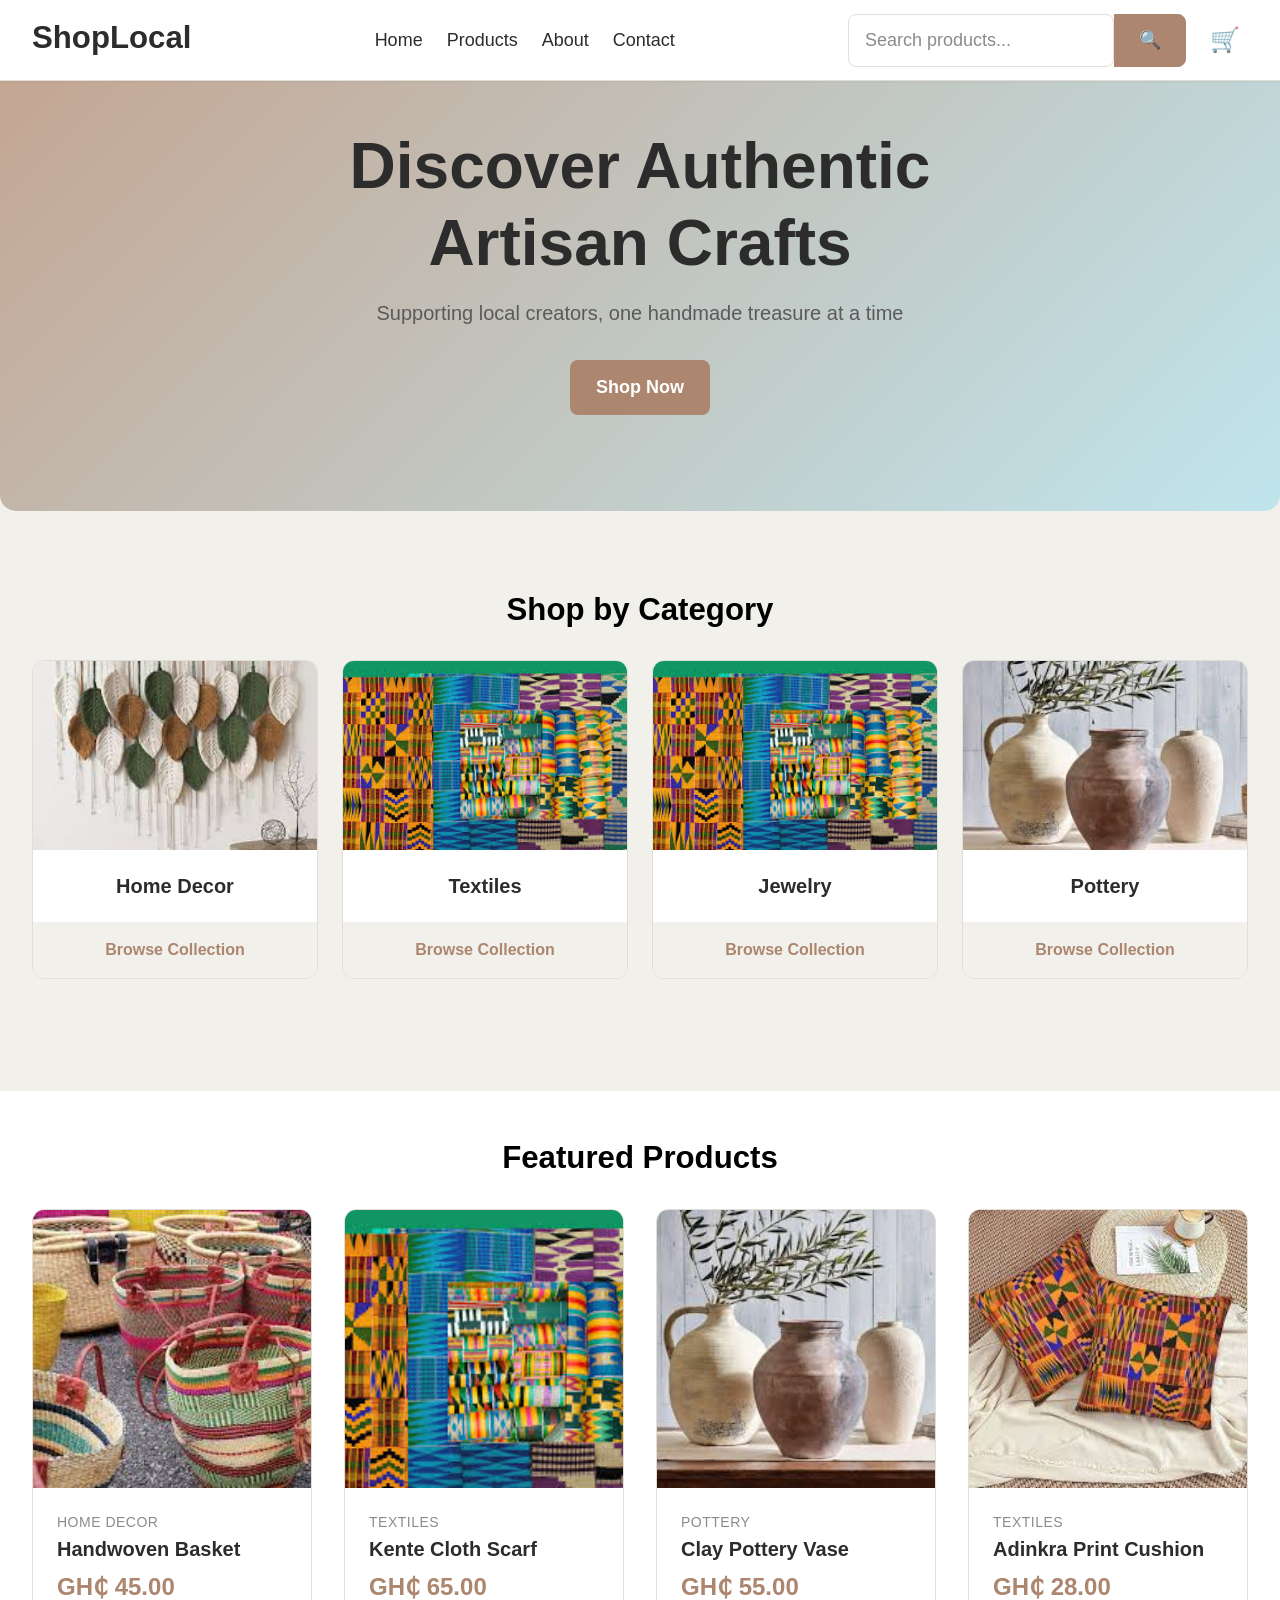
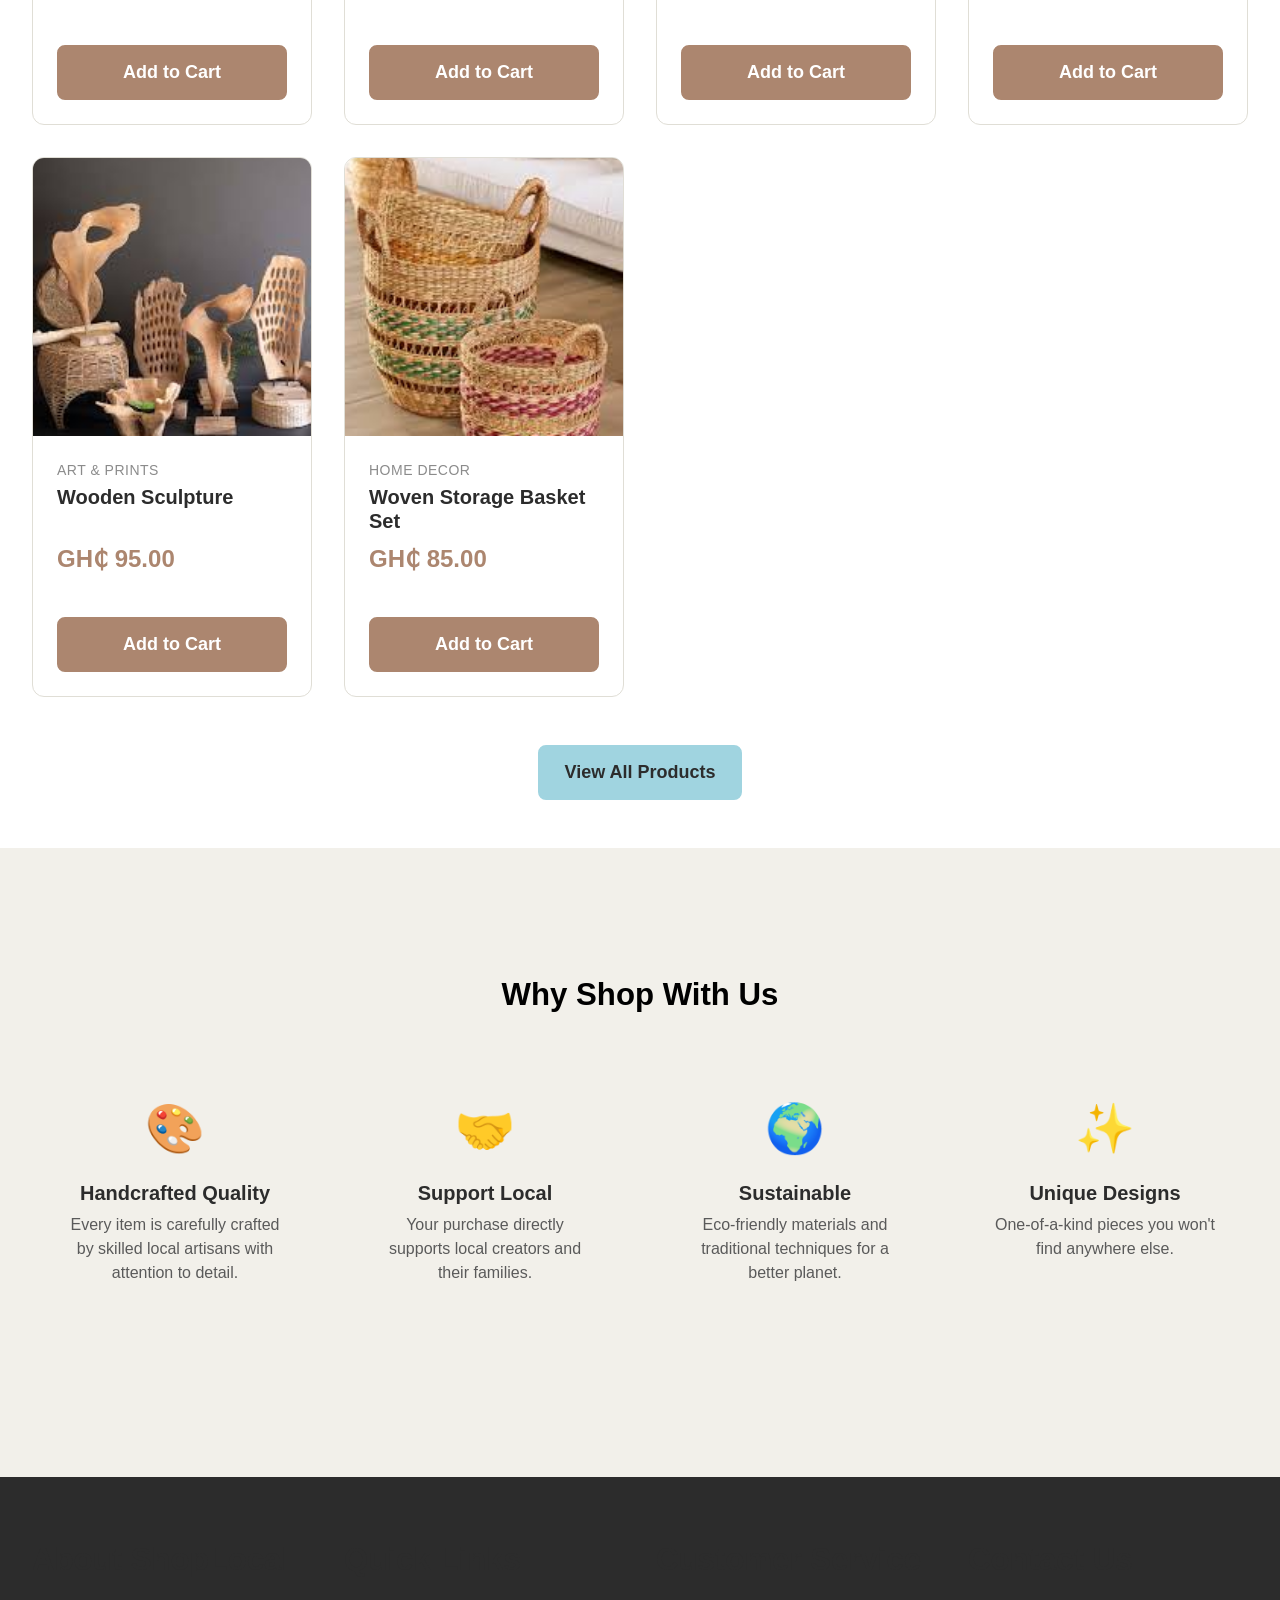
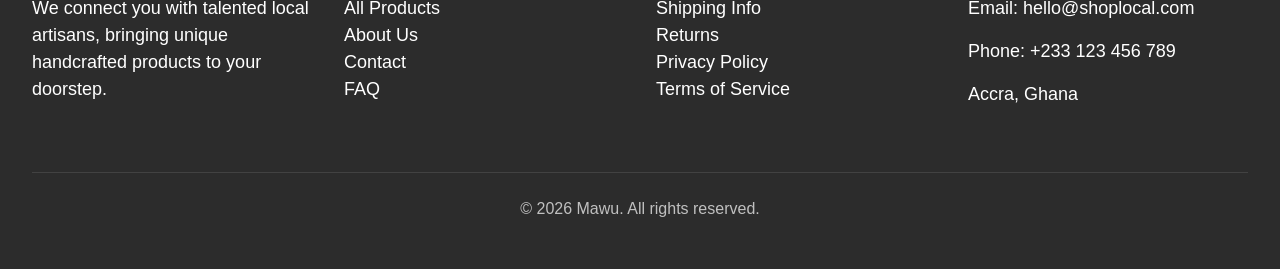
==== index.html @ f9ad9544 "Fix checkbox visibility and reset category filters on reload" ====
<!DOCTYPE html>
<html lang="en">
<head>
    <meta charset="UTF-8">
    <meta name="viewport" content="width=device-width, initial-scale=1.0">
    <meta name="description" content="ShopLocal - Discover unique handcrafted products from local artisans">
    <title>ShopLocal - Artisan Marketplace</title>
    <link rel="stylesheet" href="css/reset.css">
    <link rel="stylesheet" href="css/variables.css">
    <link rel="stylesheet" href="css/layout.css">
    <link rel="stylesheet" href="css/components.css">
    <link rel="stylesheet" href="css/main.css">
</head>
<body>
    <!-- Main Header & Navigation -->
    <header class="site-header">
        <div class="container">
            <div class="header-content">
                <!-- Logo -->
                <div class="logo">
                    <a href="index.html">
                        <h1>ShopLocal</h1>
                    </a>
                </div>
                
                
                <!-- Mobile Menu Toggle -->
                <button class="mobile-menu-toggle" aria-label="Toggle navigation menu" aria-expanded="false">
                    <span class="hamburger-icon"></span>
                </button>
                
                <!-- Main Navigation -->
                <nav class="main-nav" aria-label="Main navigation">
                    <ul class="nav-list">
                        <li><a href="index.html" class="active">Home</a></li>
                        <li><a href="products.html">Products</a></li>
                        <li><a href="#about">About</a></li>
                        <li><a href="#contact">Contact</a></li>
                    </ul>
                </nav>
                
                <!-- Search & Cart -->
                <div class="header-actions">
                    <form class="search-form" role="search" aria-label="Search products">
                        <input
                            type="search"
                            placeholder="Search products..."
                            aria-label="Search"
                            class="search-input"
                        >
                        <button type="submit" class="search-button" aria-label="Submit search">
                            <span class="search-icon">🔍</span>
                        </button>
                    </form>
                    
                    <a href="cart.html" class="cart-link" aria-label="Shopping cart">
                        <span class="cart-icon">🛒</span>
                        <span class="cart-count" id="cartCount">0</span>
                    </a>
                </div>
            </div>
        </div>
    </header>

    <!-- Main Content -->
    <main>
        <!-- Hero Section -->
        <section class="hero" aria-labelledby="hero-heading">
            <div class="hero-content">
                <h2 id="hero-heading">Discover Authentic Artisan Crafts</h2>
                <p class="hero-subtitle">Supporting local creators, one handmade treasure at a time</p>
                <a href="products.html" class="btn btn-primary">Shop Now</a>
            </div>
        </section>

        <!-- Featured Categories -->
        <section class="categories" aria-labelledby="categories-heading">
            <div class="container">
                <h2 id="categories-heading">Shop by Category</h2>
                <div class="category-grid">
                    <article class="category-card">
                        <div class="category-image">
                            <img src="images/wallhanging.jfif" alt="Home Decor category">
                        </div>
                        <h3>Home Decor</h3>
                        <a href="products.html?category=home-decor" class="category-link">Browse Collection</a>
                    </article>

                    <article class="category-card">
                        <div class="category-image">
                            <img src="images/kentecloth.jfif" alt="Textiles category">
                        </div>
                        <h3>Textiles</h3>
                        <a href="products.html?category=textiles" class="category-link">Browse Collection</a>
                    </article>

                    <article class="category-card">
                        <div class="category-image">
                            <img src="images/kentecloth.jfif" alt="Jewelry category">
                        </div>
                        <h3>Jewelry</h3>
                        <a href="products.html?category=jewelry" class="category-link">Browse Collection</a>
                    </article>

                    <article class="category-card">
                        <div class="category-image">
                            <img src="images/claypot.jfif" alt="Pottery category">
                        </div>
                        <h3>Pottery</h3>
                        <a href="products.html?category=pottery" class="category-link">Browse Collection</a>
                    </article>
                </div>
            </div>
        </section>

        <!-- Featured Products -->
        <section class="featured-products" aria-labelledby="featured-heading">
            <div class="container">
                <h2 id="featured-heading">Featured Products</h2>
                <div class="product-grid" id="featuredProducts">
                    <!-- Products will be dynamically loaded here via JavaScript -->
                    <!-- Placeholder for no-JS fallback -->
                    <noscript>
                        <p>Please enable JavaScript to view our products.</p>
                    </noscript>
                </div>
                <div class="text-center">
                    <a href="products.html" class="btn btn-secondary">View All Products</a>
                </div>
            </div>
        </section>

        <!-- Why Shop With Us -->
        <section class="features" aria-labelledby="features-heading">
            <div class="container">
                <h2 id="features-heading">Why Shop With Us</h2>
                <div class="features-grid">
                    <article class="feature-card">
                        <div class="feature-icon">🎨</div>
                        <h3>Handcrafted Quality</h3>
                        <p>Every item is carefully crafted by skilled local artisans with attention to detail.</p>
                    </article>

                    <article class="feature-card">
                        <div class="feature-icon">🤝</div>
                        <h3>Support Local</h3>
                        <p>Your purchase directly supports local creators and their families.</p>
                    </article>

                    <article class="feature-card">
                        <div class="feature-icon">🌍</div>
                        <h3>Sustainable</h3>
                        <p>Eco-friendly materials and traditional techniques for a better planet.</p>
                    </article>

                    <article class="feature-card">
                        <div class="feature-icon">✨</div>
                        <h3>Unique Designs</h3>
                        <p>One-of-a-kind pieces you won't find anywhere else.</p>
                    </article>
                </div>
            </div>
        </section>
    </main>

    <!-- Footer -->
    <footer class="site-footer">
        <div class="container">
            <div class="footer-content">
                <!-- About -->
                <div class="footer-section">
                    <h3>About ShopLocal</h3>
                    <p>We connect you with talented local artisans, bringing unique handcrafted products to your doorstep.</p>
                </div>

                <!-- Quick Links -->
                <div class="footer-section">
                    <h3>Quick Links</h3>
                    <ul class="footer-links">
                        <li><a href="products.html">All Products</a></li>
                        <li><a href="#about">About Us</a></li>
                        <li><a href="#contact">Contact</a></li>
                        <li><a href="#faq">FAQ</a></li>
                    </ul>
                </div>

                <!-- Customer Service -->
                <div class="footer-section">
                    <h3>Customer Service</h3>
                    <ul class="footer-links">
                        <li><a href="#shipping">Shipping Info</a></li>
                        <li><a href="#returns">Returns</a></li>
                        <li><a href="#privacy">Privacy Policy</a></li>
                        <li><a href="#terms">Terms of Service</a></li>
                    </ul>
                </div>

                <!-- Contact -->
                <div class="footer-section">
                    <h3>Contact Us</h3>
                    <address>
                        <p>Email: <a href="mailto:hello@shoplocal.com">hello@shoplocal.com</a></p>
                        <p>Phone: <a href="tel:+233123456789">+233 123 456 789</a></p>
                        <p>Accra, Ghana</p>
                    </address>
                </div>
            </div>

            <div class="footer-bottom">
                <p>&copy; 2026 Mawu. All rights reserved.</p>
            </div>
        </div>
    </footer>

    <!-- JavaScript -->
    <script src="js/products.js"></script>
    <script src="js/cart.js"></script>
    <script src="js/main.js"></script>
</body>
</html>
---- css/variables.css ----
/* CSS Variables - Design Tokens (2025 Aesthetic) */

:root {
    /* ========== COLORS - 2025 Palette ========== */
    
    /* Primary Colors */
    --color-primary: #AC866F;          /* Mocha Mousse - Stability */
    --color-primary-light: #C4A490;
    --color-primary-dark: #8B6B56;
    
    /* Secondary Colors */
    --color-secondary: #A0D4E0;        /* Ethereal Blue - Trust */
    --color-secondary-light: #C0E5ED;
    --color-secondary-dark: #7FBDCC;
    
    /* Neutral Colors */
    --color-background: #F2F0EA;       /* Moonlit Grey - Refinement */
    --color-surface: #FFFFFF;
    --color-surface-alt: #FDFCF9;
    
    /* Text Colors */
    --color-text-primary: #2C2C2C;
    --color-text-secondary: #5A5A5A;
    --color-text-tertiary: #8B8B8B;
    --color-text-on-primary: #FFFFFF;
    --color-text-on-secondary: #2C2C2C;
    
    /* Accent Colors */
    --color-success: #7FB069;
    --color-warning: #E8B86D;
    --color-error: #D67676;
    --color-info: #A0D4E0;
    
    /* Border Colors */
    --color-border: #E0DED6;
    --color-border-light: #EEECE6;
    --color-border-dark: #C4C2BB;
    
    /* Shadow Colors */
    --shadow-sm: 0 1px 2px rgba(44, 44, 44, 0.05);
    --shadow-md: 0 4px 6px rgba(44, 44, 44, 0.07);
    --shadow-lg: 0 10px 20px rgba(44, 44, 44, 0.1);
    --shadow-xl: 0 20px 40px rgba(44, 44, 44, 0.12);
    
    /* ========== TYPOGRAPHY ========== */
    
    /* Font Families */
    --font-heading: 'Inter', -apple-system, BlinkMacSystemFont, 'Segoe UI', sans-serif;
    --font-body: 'Open Sans', -apple-system, BlinkMacSystemFont, 'Segoe UI', sans-serif;
    
    /* Font Sizes - Fluid Typography */
    --font-size-xs: clamp(0.75rem, 0.7rem + 0.25vw, 0.875rem);      /* 12-14px */
    --font-size-sm: clamp(0.875rem, 0.825rem + 0.25vw, 1rem);       /* 14-16px */
    --font-size-base: clamp(1rem, 0.95rem + 0.25vw, 1.125rem);      /* 16-18px */
    --font-size-md: clamp(1.125rem, 1.05rem + 0.375vw, 1.25rem);    /* 18-20px */
    --font-size-lg: clamp(1.25rem, 1.15rem + 0.5vw, 1.5rem);        /* 20-24px */
    --font-size-xl: clamp(1.5rem, 1.35rem + 0.75vw, 2rem);          /* 24-32px */
    --font-size-2xl: clamp(2rem, 1.75rem + 1.25vw, 3rem);           /* 32-48px */
    --font-size-3xl: clamp(2.5rem, 2rem + 2.5vw, 4rem);             /* 40-64px */
    
    /* Font Weights */
    --font-weight-normal: 400;
    --font-weight-medium: 500;
    --font-weight-semibold: 600;
    --font-weight-bold: 700;
    
    /* Line Heights */
    --line-height-tight: 1.2;
    --line-height-normal: 1.5;
    --line-height-relaxed: 1.75;
    
    /* ========== SPACING ========== */
    
    --space-xs: 0.25rem;     /* 4px */
    --space-sm: 0.5rem;      /* 8px */
    --space-md: 1rem;        /* 16px */
    --space-lg: 1.5rem;      /* 24px */
    --space-xl: 2rem;        /* 32px */
    --space-2xl: 3rem;       /* 48px */
    --space-3xl: 4rem;       /* 64px */
    --space-4xl: 6rem;       /* 96px */
    
    /* ========== LAYOUT ========== */
    
    /* Container Widths */
    --container-sm: 640px;
    --container-md: 768px;
    --container-lg: 1024px;
    --container-xl: 1280px;
    --container-2xl: 1536px;
    
    /* Breakpoints (for reference in media queries) */
    --breakpoint-sm: 640px;
    --breakpoint-md: 768px;
    --breakpoint-lg: 1024px;
    --breakpoint-xl: 1280px;
    --breakpoint-2xl: 1536px;
    
    /* Grid Gaps */
    --gap-sm: 1rem;
    --gap-md: 1.5rem;
    --gap-lg: 2rem;
    --gap-xl: 3rem;
    
    /* Border Radius */
    --radius-sm: 4px;
    --radius-md: 8px;
    --radius-lg: 12px;
    --radius-xl: 16px;
    --radius-full: 9999px;
    
    /* ========== TRANSITIONS ========== */
    
    --transition-fast: 150ms ease-in-out;
    --transition-normal: 250ms ease-in-out;
    --transition-slow: 350ms ease-in-out;
    
    /* ========== Z-INDEX LAYERS ========== */
    
    --z-index-dropdown: 100;
    --z-index-sticky: 200;
    --z-index-fixed: 300;
    --z-index-modal-backdrop: 400;
    --z-index-modal: 500;
    --z-index-popover: 600;
    --z-index-tooltip: 700;
    
    /* ========== COMPONENT SPECIFIC ========== */
    
    /* Header Height */
    --header-height-mobile: 60px;
    --header-height-desktop: 80px;
    
    /* Product Card */
    --card-padding: var(--space-lg);
    --card-border-radius: var(--radius-lg);
    
    /* Buttons */
    --btn-padding-y: 0.75rem;
    --btn-padding-x: 1.5rem;
    --btn-border-radius: var(--radius-md);
    
    /* Forms */
    --input-height: 44px;
    --input-padding: 0.75rem 1rem;
    --input-border-radius: var(--radius-md);
    --input-border-width: 1px;
    
    /* Touch Targets (WCAG) */
    --touch-target-min: 44px;
}

/* ========== MEDIA QUERY HELPERS ========== */

/* Tablet and up */
@media (min-width: 768px) {
    :root {
        --header-height: var(--header-height-desktop);
    }
}

/* Desktop and up */
@media (min-width: 1024px) {
    :root {
        --card-padding: var(--space-xl);
    }
}
---- css/layout.css ----
/* ========== BASE STYLES ========== */

html {
    font-size: 16px;
}

body {
    font-family: var(--font-body);
    font-size: var(--font-size-base);
    font-weight: var(--font-weight-normal);
    line-height: var(--line-height-normal);
    color: var(--color-text-primary);
    background-color: var(--color-background);
    -webkit-font-smoothing: antialiased;
    -moz-osx-font-smoothing: grayscale;
}

/* ========== CONTAINER SYSTEM ========== */

.container {
    width: 100%;
    max-width: var(--container-xl);
    margin-left: auto;
    margin-right: auto;
    padding-left: var(--space-md);
    padding-right: var(--space-md);
}

@media (min-width: 768px) {
    .container {
        padding-left: var(--space-lg);
        padding-right: var(--space-lg);
    }
}

@media (min-width: 1024px) {
    .container {
        padding-left: var(--space-xl);
        padding-right: var(--space-xl);
    }
}

/* Container variants */
.container-sm {
    max-width: var(--container-sm);
}

.container-md {
    max-width: var(--container-md);
}

.container-lg {
    max-width: var(--container-lg);
}

.container-full {
    max-width: 100%;
}

/* ========== HEADER LAYOUT ========== */

.site-header {
    background-color: var(--color-surface);
    border-bottom: 1px solid var(--color-border);
    position: sticky;
    top: 0;
    z-index: var(--z-index-sticky);
    box-shadow: var(--shadow-sm);
    position: fixed;
    top: 0;
    left: 0;
    right: 0;

}

.header-content {
    display: flex;
    align-items: center;
    justify-content: space-between;
    gap: var(--space-md);
    min-height: var(--header-height-mobile);
    padding-top: var(--space-sm);
    padding-bottom: var(--space-sm);
}

@media (min-width: 768px) {
    .header-content {
        min-height: var(--header-height-desktop);
        
    }
}

.logo {
    flex-shrink: 0;
    margin-top: auto;
}

.header-actions {
    display: flex;
    align-items: center;
    gap: var(--space-md);
    flex-shrink: 0;
}

/* ========== NAVIGATION LAYOUT ========== */

/* Mobile Navigation - Hidden by default */
.main-nav {
    display: none;
    position: absolute;
    top: 100%;
    left: 0;
    right: 0;
    background-color: var(--color-surface);
    border-bottom: 1px solid var(--color-border);
    box-shadow: var(--shadow-lg);
    z-index: var(--z-index-dropdown);
}

.main-nav.active {
    display: block;
}

.nav-list {
    display: flex;
    flex-direction: column;
    padding: var(--space-md) 0;
}

/* Desktop Navigation */
@media (min-width: 1024px) {
    .main-nav {
        display: block;
        position: static;
        box-shadow: none;
        border: none;
        flex: 1;
        max-width: 600px;
    }
    
    .nav-list {
        flex-direction: row;
        gap: var(--space-lg);
        padding: 0;
        justify-content: center;
    }
    
    .mobile-menu-toggle {
        display: none;
    }
}

/* ========== GRID SYSTEMS ========== */

/* Product Grid - eBay style */
.product-grid {
    display: grid;
    grid-template-columns: 1fr;
    gap: var(--gap-md);
    margin-bottom: var(--space-2xl);
}

/* Tablet - 2 columns */
@media (min-width: 640px) {
    .product-grid {
        grid-template-columns: repeat(2, 1fr);
    }
}

/* Desktop - 3 columns */
@media (min-width: 1024px) {
    .product-grid {
        grid-template-columns: repeat(3, 1fr);
        gap: var(--gap-lg);
    }
}

/* Large Desktop - 4 columns */
@media (min-width: 1280px) {
    .product-grid {
        grid-template-columns: repeat(4, 1fr);
    }
}

/* Category Grid */
.category-grid {
    display: grid;
    grid-template-columns: 1fr;
    gap: var(--gap-md);
}

@media (min-width: 640px) {
    .category-grid {
        grid-template-columns: repeat(2, 1fr);
    }
}

@media (min-width: 1024px) {
    .category-grid {
        grid-template-columns: repeat(4, 1fr);
    }
}

/* Features Grid */
.features-grid {
    display: grid;
    grid-template-columns: 1fr;
    gap: var(--gap-md);
}

@media (min-width: 640px) {
    .features-grid {
        grid-template-columns: repeat(2, 1fr);
    }
}

@media (min-width: 1024px) {
    .features-grid {
        grid-template-columns: repeat(4, 1fr);
    }
}

/* ========== PRODUCTS PAGE LAYOUT (eBay-style sidebar) ========== */

.products-layout {
    display: grid;
    grid-template-columns: 1fr;
    gap: var(--gap-lg);
    margin-top: var(--space-xl);
}

/* Desktop - Sidebar + Content */
@media (min-width: 1024px) {
    .products-layout {
        grid-template-columns: 260px 1fr;
        gap: var(--gap-xl);
    }
}

/* Filters Sidebar */
.filters-sidebar {
    background-color: var(--color-surface);
    border-radius: var(--radius-lg);
    padding: var(--space-lg);
}

/* Mobile filters - collapsible */
.filters-content {
    display: none;
}

.filters-content.active {
    display: block;
}

@media (min-width: 1024px) {
    .filters-content {
        display: block !important;
    }
    
    .filter-toggle {
        display: none;
    }
}

/* Products Area */
.products-area {
    flex: 1;
}

/* ========== PRODUCT DETAIL LAYOUT ========== */

.product-detail {
    display: grid;
    grid-template-columns: 1fr;
    gap: var(--gap-xl);
    margin-top: var(--space-xl);
    margin-bottom: var(--space-3xl);
}

/* Desktop - Two column layout */
@media (min-width: 1024px) {
    .product-detail {
        grid-template-columns: 1fr 1fr;
    }
}

/* ========== CART PAGE LAYOUT ========== */

.cart-layout {
    display: grid;
    grid-template-columns: 1fr;
    gap: var(--gap-xl);
    margin-top: var(--space-xl);
}

@media (min-width: 1024px) {
    .cart-layout {
        grid-template-columns: 2fr 1fr;
    }
}

/* ========== CHECKOUT LAYOUT ========== */

.checkout-layout {
    display: grid;
    grid-template-columns: 1fr;
    gap: var(--gap-xl);
    margin-top: var(--space-xl);
}

@media (min-width: 1024px) {
    .checkout-layout {
        grid-template-columns: 2fr 1fr;
    }
}

/* ========== FOOTER LAYOUT ========== */

.site-footer {
    background-color: var(--color-text-primary);
    color: var(--color-surface);
    margin-top: var(--space-4xl);
    padding: var(--space-3xl) 0 var(--space-xl);
}

.footer-content {
    display: grid;
    grid-template-columns: 1fr;
    gap: var(--gap-lg);
    margin-bottom: var(--space-2xl);
}

@media (min-width: 640px) {
    .footer-content {
        grid-template-columns: repeat(2, 1fr);
    }
}

@media (min-width: 1024px) {
    .footer-content {
        grid-template-columns: repeat(4, 1fr);
    }
}

.footer-bottom {
    border-top: 1px solid rgba(255, 255, 255, 0.1);
    padding-top: var(--space-lg);
    text-align: center;
    color: rgba(255, 255, 255, 0.7);
    font-size: var(--font-size-sm);
}

/* ========== SECTIONS ========== */

section {
    margin-bottom: var(--space-3xl);
}

.page-header {
    text-align: center;
    margin-bottom: var(--space-2xl);
    padding-top: var(--space-xl);
}

.page-subtitle {
    color: var(--color-text-secondary);
    font-size: var(--font-size-md);
    margin-top: var(--space-sm);
}

/* ========== UTILITY CLASSES ========== */

/* Text Alignment */
.text-center {
    text-align: center;
}

.text-left {
    text-align: left;
}

.text-right {
    text-align: right;
}

/* Display */
.hidden {
    display: none;
}

/* Visually Hidden (Accessibility) */
.visually-hidden {
    position: absolute;
    width: 1px;
    height: 1px;
    padding: 0;
    margin: -1px;
    overflow: hidden;
    clip: rect(0, 0, 0, 0);
    white-space: nowrap;
    border: 0;
}

/* Spacing Utilities */
.mt-0 { margin-top: 0; }
.mt-sm { margin-top: var(--space-sm); }
.mt-md { margin-top: var(--space-md); }
.mt-lg { margin-top: var(--space-lg); }
.mt-xl { margin-top: var(--space-xl); }

.mb-0 { margin-bottom: 0; }
.mb-sm { margin-bottom: var(--space-sm); }
.mb-md { margin-bottom: var(--space-md); }
.mb-lg { margin-bottom: var(--space-lg); }
.mb-xl { margin-bottom: var(--space-xl); }

/* Flex Utilities */
.flex {
    display: flex;
}

.flex-column {
    flex-direction: column;
}

.items-center {
    align-items: center;
}

.justify-center {
    justify-content: center;
}

.justify-between {
    justify-content: space-between;
}

.gap-sm { gap: var(--gap-sm); }
.gap-md { gap: var(--gap-md); }
.gap-lg { gap: var(--gap-lg); }
---- css/components.css ----
/* Components - Reusable UI Elements */

/* ========== TYPOGRAPHY COMPONENTS ========== */

h1, h2, h3, h4, h5, h6 {
    font-family: var(--font-heading);
    font-weight: var(--font-weight-bold);
    line-height: var(--line-height-tight);
    color: var(--color-text-primary);
    margin-bottom: var(--space-md);
}

h1 {
    font-size: var(--font-size-xl);
    font-family: montserrat, sans-serif, inter;
}

h2 {
    font-size: var(--font-size-xl);
    color: black;
    font-family: montserrat, sans-serif, inter;
}

h3 {
    font-size: var(--font-size-xl);
}

h4 {
    font-size: var(--font-size-lg);
}

h5 {
    font-size: var(--font-size-md);
}

h6 {
    font-size: var(--font-size-base);
}

p {
    margin-bottom: var(--space-md);
}

/* ========== BUTTONS ========== */

.btn {
    display: inline-flex;
    align-items: center;
    justify-content: center;
    padding: var(--btn-padding-y) var(--btn-padding-x);
    font-family: var(--font-heading);
    font-size: var(--font-size-base);
    font-weight: var(--font-weight-semibold);
    text-align: center;
    border-radius: var(--btn-border-radius);
    border: 2px solid transparent;
    cursor: pointer;
    transition: all var(--transition-normal);
    min-height: var(--touch-target-min);
    text-decoration: none;
    white-space: nowrap;
}

.btn:disabled {
    opacity: 0.5;
    cursor: not-allowed;
}

/* Primary Button */
.btn-primary {
    background-color: var(--color-primary);
    color: var(--color-text-on-primary);
    border-color: var(--color-primary);
}

.btn-primary:hover:not(:disabled) {
    background-color: var(--color-primary-dark);
    border-color: var(--color-primary-dark);
    transform: translateY(-2px);
    box-shadow: var(--shadow-md);
}

.btn-primary:active:not(:disabled) {
    transform: translateY(0);
}

/* Secondary Button */
.btn-secondary {
    background-color: var(--color-secondary);
    color: var(--color-text-on-secondary);
    border-color: var(--color-secondary);
}

.btn-secondary:hover:not(:disabled) {
    background-color: var(--color-secondary-dark);
    border-color: var(--color-secondary-dark);
    transform: translateY(-2px);
    box-shadow: var(--shadow-md);
}

/* Outline Button */
.btn-outline {
    background-color: transparent;
    color: var(--color-primary);
    border-color: var(--color-primary);
}

.btn-outline:hover:not(:disabled) {
    background-color: var(--color-primary);
    color: var(--color-text-on-primary);
}

/* Button Sizes */
.btn-small {
    padding: 0.5rem 1rem;
    font-size: var(--font-size-sm);
}

.btn-large {
    padding: 1rem 2rem;
    font-size: var(--font-size-md);
}

.btn-block {
    width: 100%;
}

/* Link Button */
.btn-link {
    background: none;
    border: none;
    color: var(--color-primary);
    padding: 0;
    min-height: auto;
    font-weight: var(--font-weight-medium);
    text-decoration: underline;
}

.btn-link:hover {
    color: var(--color-primary-dark);
}

/* ========== CARDS ========== */

.card {
    background-color: var(--color-surface);
    border-radius: var(--card-border-radius);
    padding: var(--card-padding);
    box-shadow: var(--shadow-sm);
    transition: box-shadow var(--transition-normal);
}

.card:hover {
    box-shadow: var(--shadow-md);
}

/* Product Card */
.product-card {
    background-color: var(--color-surface);
    border-radius: var(--radius-lg);
    overflow: hidden;
    border: 1px solid var(--color-border);
    transition: all var(--transition-normal);
    display: flex;
    flex-direction: column;
    height: 100%;
}

.product-card:hover {
    border-color: var(--color-primary);
    box-shadow: var(--shadow-lg);
    transform: translateY(-4px);
}

.product-card-image {
    position: relative;
    width: 100%;
    padding-top: 100%; /* 1:1 Aspect Ratio */
    background-color: var(--color-background);
    overflow: hidden;
}

.product-card-image img {
    position: absolute;
    top: 0;
    left: 0;
    width: 100%;
    height: 100%;
    object-fit: cover;
    transition: transform var(--transition-slow);
}

.product-card:hover .product-card-image img {
    transform: scale(1.05);
}

.product-card-content {
    padding: var(--space-lg);
    flex: 1;
    display: flex;
    flex-direction: column;
}

.product-card-category {
    font-size: var(--font-size-xs);
    color: var(--color-text-tertiary);
    text-transform: uppercase;
    letter-spacing: 0.5px;
    margin-bottom: var(--space-xs);
}

.product-card-title {
    font-size: var(--font-size-md);
    font-weight: var(--font-weight-semibold);
    color: var(--color-text-primary);
    margin-bottom: var(--space-sm);
    line-height: var(--line-height-tight);
}

.product-card-price {
    font-size: var(--font-size-lg);
    font-weight: var(--font-weight-bold);
    color: var(--color-primary);
    margin-top: auto;
}

.product-card-footer {
    padding: 0 var(--space-lg) var(--space-lg);
}

/* Category Card */
.category-card {
    background-color: var(--color-surface);
    border-radius: var(--radius-lg);
    overflow: hidden;
    text-align: center;
    border: 1px solid var(--color-border);
    transition: all var(--transition-normal);
}

.category-card:hover {
    transform: translateY(-4px);
    box-shadow: var(--shadow-lg);
    border-color: var(--color-secondary);
}

.category-image {
    width: 100%;
    padding-top: 66.67%; /* 3:2 Aspect Ratio */
    position: relative;
    overflow: hidden;
}

.category-image img {
    position: absolute;
    top: 0;
    left: 0;
    width: 100%;
    height: 100%;
    object-fit: cover;
}

.category-card h3 {
    padding: var(--space-lg);
    margin-bottom: 0;
    font-size: var(--font-size-md);
}

.category-link {
    display: block;
    padding: var(--space-md) var(--space-lg);
    color: var(--color-primary);
    font-weight: var(--font-weight-semibold);
    font-size: var(--font-size-sm);
    background-color: var(--color-background);
    transition: background-color var(--transition-fast);
}

.category-link:hover {
    background-color: var(--color-primary-light);
    color: var(--color-text-on-primary);
}

/* Feature Card */
.feature-card {
    text-align: center;
    padding: var(--space-xl);
}

.feature-icon {
    font-size: 3rem;
    margin-bottom: var(--space-md);
}

.feature-card h3 {
    font-size: var(--font-size-md);
    margin-bottom: var(--space-sm);
}

.feature-card p {
    color: var(--color-text-secondary);
    font-size: var(--font-size-sm);
    margin-bottom: 0;
}

/* ========== FORMS ========== */

.form-group {
    margin-bottom: var(--space-lg);
}

.form-row {
    display: grid;
    grid-template-columns: 1fr;
    gap: var(--space-md);
    margin-bottom: var(--space-md);
}

.form-row-2 {
    grid-template-columns: 1fr;
}

@media (min-width: 640px) {
    .form-row-2 {
        grid-template-columns: 1fr 1fr;
    }
}

.form-field {
    display: flex;
    flex-direction: column;
}

label {
    font-weight: var(--font-weight-medium);
    margin-bottom: var(--space-xs);
    color: var(--color-text-primary);
    font-size: var(--font-size-sm);
}

.required {
    color: var(--color-error);
}

input[type="text"],
input[type="email"],
input[type="tel"],
input[type="password"],
input[type="number"],
input[type="search"],
textarea,
select {
    width: 100%;
    min-height: var(--input-height);
    padding: var(--input-padding);
    border: var(--input-border-width) solid var(--color-border);
    border-radius: var(--input-border-radius);
    font-size: var(--font-size-base);
    color: var(--color-text-primary);
    background-color: var(--color-surface);
    transition: all var(--transition-fast);
}

input:focus,
textarea:focus,
select:focus {
    outline: none;
    border-color: var(--color-primary);
    box-shadow: 0 0 0 3px rgba(172, 134, 111, 0.1);
}

input::placeholder,
textarea::placeholder {
    color: var(--color-text-tertiary);
}

textarea {
    min-height: 120px;
    resize: vertical;
}

select {
    background-image: url("data:image/svg+xml,%3Csvg xmlns='http://www.w3.org/2000/svg' width='12' height='12' viewBox='0 0 12 12'%3E%3Cpath fill='%232C2C2C' d='M6 9L1 4h10z'/%3E%3C/svg%3E");
    background-repeat: no-repeat;
    background-position: right 1rem center;
    padding-right: 2.5rem;
}

.error-message {
    color: var(--color-error);
    font-size: var(--font-size-xs);
    margin-top: var(--space-xs);
    display: none;
}

input:invalid + .error-message,
.error-message.active {
    display: block;
}

/* Checkbox and Radio */
input[type="checkbox"],
input[type="radio"] {
    width: 20px;
    height: 20px;
    margin-right: var(--space-sm);
    cursor: pointer;
    accent-color: var(--color-primary);
}

/* ========== SEARCH BAR ========== */

.search-form {
    display: flex;
    flex: 1;
    max-width: 400px;
    margin-left: 50px;

}

.search-input {
    flex: 1;
    border-radius: var(--radius-md) 0 0 var(--radius-md);
    border-right: none;
}

.search-button {
    padding: 0 var(--space-lg);
    background-color: var(--color-primary);
    color: var(--color-text-on-primary);
    border-radius: 0 var(--radius-md) var(--radius-md) 0;
    border: 1px solid var(--color-primary);
    min-height: var(--input-height);
    transition: background-color var(--transition-fast);
}

.search-button:hover {
    background-color: var(--color-primary-dark);
}

/* Mobile - hide search form */
@media (max-width: 767px) {
    .search-form {
        display: none;
    }
}

/* ========== CART ICON ========== */

.cart-link {
    position: relative;
    display: flex;
    align-items: center;
    justify-content: center;
    padding: var(--space-sm);
    font-size: 1.5rem;
    transition: transform var(--transition-fast);
}

.cart-link:hover {
    transform: scale(1.1);
}

.cart-count {
    position: absolute;
    top: 0;
    right: 0;
    background-color: var(--color-error);
    color: white;
    font-size: var(--font-size-xs);
    font-weight: var(--font-weight-bold);
    border-radius: var(--radius-full);
    min-width: 20px;
    height: 20px;
    display: flex;
    align-items: center;
    justify-content: center;
    padding: 2px 6px;
}

/* ========== MOBILE MENU TOGGLE ========== */

.mobile-menu-toggle {
    display: flex;
    flex-direction: column;
    justify-content: center;
    align-items: center;
    width: 44px;
    height: 44px;
    padding: var(--space-sm);
}

.hamburger-icon {
    width: 24px;
    height: 2px;
    background-color: var(--color-text-primary);
    position: relative;
    transition: background-color var(--transition-fast);
}

.hamburger-icon::before,
.hamburger-icon::after {
    content: '';
    position: absolute;
    width: 24px;
    height: 2px;
    background-color: var(--color-text-primary);
    transition: transform var(--transition-fast);
}

.hamburger-icon::before {
    top: -8px;
}

.hamburger-icon::after {
    bottom: -8px;
}

.mobile-menu-toggle[aria-expanded="true"] .hamburger-icon {
    background-color: transparent;
}

.mobile-menu-toggle[aria-expanded="true"] .hamburger-icon::before {
    transform: rotate(45deg) translate(5px, 6px);
}

.mobile-menu-toggle[aria-expanded="true"] .hamburger-icon::after {
    transform: rotate(-45deg) translate(5px, -6px);
}

/* ========== BREADCRUMB ========== */

.breadcrumb {
    margin: var(--space-lg) 0;
}

.breadcrumb ol {
    display: flex;
    flex-wrap: wrap;
    gap: var(--space-sm);
    font-size: var(--font-size-sm);
    color: var(--color-text-secondary);
}

.breadcrumb li:not(:last-child)::after {
    content: '›';
    margin-left: var(--space-sm);
}

.breadcrumb a {
    color: var(--color-primary);
    transition: color var(--transition-fast);
}

.breadcrumb a:hover {
    color: var(--color-primary-dark);
    text-decoration: underline;
}

/* ========== BADGES & TAGS ========== */

.badge {
    display: inline-flex;
    align-items: center;
    padding: 0.25rem 0.75rem;
    font-size: var(--font-size-xs);
    font-weight: var(--font-weight-semibold);
    border-radius: var(--radius-full);
    text-transform: uppercase;
    letter-spacing: 0.5px;
}

.badge-success {
    background-color: var(--color-success);
    color: white;
}

.badge-warning {
    background-color: var(--color-warning);
    color: var(--color-text-primary);
}

.badge-error {
    background-color: var(--color-error);
    color: white;
}

/* ========== DIVIDER ========== */

.divider {
    height: 1px;
    background-color: var(--color-border);
    margin: var(--space-lg) 0;
}

/* ========== LOADING SPINNER ========== */

.spinner {
    border: 3px solid var(--color-border);
    border-top-color: var(--color-primary);
    border-radius: 50%;
    width: 40px;
    height: 40px;
    animation: spin 1s linear infinite;
}

@keyframes spin {
    to { transform: rotate(360deg); }
}
---- css/main.css ----
/* Main Styles - Page-specific styles */

/* ========== HOMEPAGE STYLES ========== */

/* Hero Section */
.hero {
    background: linear-gradient(135deg, var(--color-primary-light) 0%, var(--color-secondary-light) 100%);
    padding: var(--space-3xl) var(--space-md);
    text-align: center;
    border-radius: var(--radius-xl);
    margin: var(--space-xl) auto;
    max-width: var(--container-xl);
}


.hero-content {
    max-width: 700px;
    margin: 0 auto;
}

.hero h2 {
    font-size: var(--font-size-2xl);
    color: var(--color-text-primary);
    margin-bottom: var(--space-md);
}

.hero-subtitle {
    font-size: var(--font-size-md);
    color: var(--color-text-secondary);
    margin-bottom: var(--space-xl);
}

@media (min-width: 768px) {
    .hero {
        padding: var(--space-4xl) var(--space-xl);
    }
    
    .hero h2 {
        font-size: var(--font-size-3xl);
    }

    .hamburger-icon {
        visibility: hidden;
        pointer-events: none;
        
        
    }
    
}

/* Categories Section */
.categories {
    padding: var(--space-2xl) 0;
}

.categories h2 {
    text-align: center;
    margin-bottom: var(--space-xl);
}

/* Featured Products */
.featured-products {
    padding: var(--space-2xl) 0;
    background-color: var(--color-surface);
}

.featured-products h2 {
    text-align: center;
    margin-bottom: var(--space-xl);
}

/* Features Section */
.features {
    padding: var(--space-3xl) 0;
}

.features h2 {
    text-align: center;
    margin-bottom: var(--space-2xl);
}

/* ========== PRODUCTS PAGE STYLES ========== */

.products-page {
    padding-bottom: var(--space-3xl);
}

/* Products Toolbar - eBay style */
.products-toolbar {
    display: flex;
    justify-content: space-between;
    align-items: center;
    padding: var(--space-lg);
    background-color: var(--color-surface);
    border-radius: var(--radius-md);
    margin-bottom: var(--space-lg);
    flex-wrap: wrap;
    gap: var(--space-md);
}

.results-count {
    font-size: var(--font-size-sm);
    color: var(--color-text-secondary);
}

.sort-controls {
    display: flex;
    align-items: center;
    gap: var(--space-sm);
}

.sort-controls label {
    font-size: var(--font-size-sm);
    margin-bottom: 0;
}

.sort-select {
    min-width: 200px;
}

/* Filter Groups */
.filter-group {
    margin-bottom: var(--space-xl);
    padding-bottom: var(--space-xl);
    border-bottom: 1px solid var(--color-border);
}

.filter-group:last-child {
    border-bottom: none;
}

.filter-group h3 {
    font-size: var(--font-size-md);
    margin-bottom: var(--space-md);
}

/* 1. Position the wrapper label and give it breathing room */
.filter-option {
    display: flex;
    align-items: center;
    position: relative;
    padding-left: 28px; /* Make space for our custom checkbox */
    cursor: pointer;
    user-select: none;
}

/* 2. Hide the browser's default native checkbox completely */
.filter-option input {
    position: absolute;
    opacity: 0;
    cursor: pointer;
    height: 0;
    width: 0;
}

/* 3. Create a custom checkbox look (The empty box) */
.filter-option::before {
    content: "";
    position: absolute;
    left: 0;
    top: 50%;
    transform: translateY(-50%);
    height: 16px;
    width: 16px;
    background-color: transparent;
    border: 2px solid #333333; /* Dark gray border when unchecked */
    border-radius: var(--radius-sm, 3px);
    transition: all var(--transition-fast, 0.2s);
}

/* 4. When the input is checked, turn the box background BLACK */
.filter-option input:checked ~ ::before, 
.filter-option:has(input:checked)::before {
    background-color: #000000;
    border-color: #000000;
}

/* 5. Create the white checkmark inside the box (hidden by default) */
.filter-option::after {
    content: "";
    position: absolute;
    left: 5px;
    top: 50%;
    transform: translateY(-50%) rotate(45deg);
    width: 4px;
    height: 8px;
    border: solid white;
    border-width: 0 2px 2px 0;
    opacity: 0;
    transition: opacity var(--transition-fast, 0.2s);
}

/* 6. Show the white checkmark when checked */
.filter-option input:checked ~ ::after,
.filter-option:has(input:checked)::after {
    opacity: 1;
}
/* Empty State */
.empty-state {
    text-align: center;
    padding: var(--space-4xl) var(--space-lg);
}

.empty-state p {
    font-size: var(--font-size-lg);
    color: var(--color-text-secondary);
    margin-bottom: var(--space-lg);
}

/* Loading State */
.loading-state {
    text-align: center;
    padding: var(--space-4xl) var(--space-lg);
}

/* Pagination */
.pagination {
    display: flex;
    justify-content: center;
    align-items: center;
    gap: var(--space-lg);
    margin-top: var(--space-2xl);
}

.pagination-btn {
    padding: var(--space-md) var(--space-lg);
    background-color: var(--color-surface);
    border: 1px solid var(--color-border);
    border-radius: var(--radius-md);
    font-weight: var(--font-weight-medium);
    transition: all var(--transition-fast);
}

.pagination-btn:hover:not(:disabled) {
    background-color: var(--color-primary);
    color: var(--color-text-on-primary);
    border-color: var(--color-primary);
}

.pagination-btn:disabled {
    opacity: 0.4;
    cursor: not-allowed;
}

/* ========== PRODUCT DETAIL PAGE STYLES ========== */

.product-detail-page {
    padding-bottom: var(--space-3xl);
}

/* Product Gallery */
.product-gallery {
    display: flex;
    flex-direction: column;
    gap: var(--space-md);
}

.gallery-main {
    width: 100%;
    aspect-ratio: 1 / 1;
    background-color: var(--color-background);
    border-radius: var(--radius-lg);
    overflow: hidden;
    border: 1px solid var(--color-border);
}

.main-image {
    width: 100%;
    height: 100%;
    object-fit: cover;
}

.gallery-thumbnails {
    display: grid;
    grid-template-columns: repeat(4, 1fr);
    gap: var(--space-sm);
}

.thumbnail {
    aspect-ratio: 1 / 1;
    border-radius: var(--radius-md);
    overflow: hidden;
    border: 2px solid var(--color-border);
    cursor: pointer;
    transition: border-color var(--transition-fast);
}

.thumbnail:hover,
.thumbnail.active {
    border-color: var(--color-primary);
}

.thumbnail img {
    width: 100%;
    height: 100%;
    object-fit: cover;
}

/* Product Info */
.product-header {
    margin-bottom: var(--space-lg);
}

.product-category {
    font-size: var(--font-size-sm);
    color: var(--color-text-tertiary);
    text-transform: uppercase;
    letter-spacing: 0.5px;
    margin-bottom: var(--space-xs);
}

.product-title {
    font-size: var(--font-size-xl);
    margin-bottom: var(--space-md);
}

.product-price {
    margin-bottom: var(--space-lg);
}

.price-current {
    font-size: var(--font-size-2xl);
    font-weight: var(--font-weight-bold);
    color: var(--color-primary);
}

.product-rating {
    display: flex;
    align-items: center;
    gap: var(--space-sm);
    margin-bottom: var(--space-lg);
}

.stars {
    color: var(--color-warning);
}

.rating-count {
    color: var(--color-text-tertiary);
    font-size: var(--font-size-sm);
}

.product-stock {
    margin-bottom: var(--space-lg);
}

.in-stock {
    color: var(--color-success);
    font-weight: var(--font-weight-semibold);
}

.out-of-stock {
    color: var(--color-error);
    font-weight: var(--font-weight-semibold);
}

.product-description {
    margin-bottom: var(--space-xl);
    padding-bottom: var(--space-xl);
    border-bottom: 1px solid var(--color-border);
}

.product-description h2 {
    font-size: var(--font-size-md);
    margin-bottom: var(--space-md);
}

.product-description p {
    color: var(--color-text-secondary);
    line-height: var(--line-height-relaxed);
}

.product-details {
    margin-bottom: var(--space-xl);
    padding-bottom: var(--space-xl);
    border-bottom: 1px solid var(--color-border);
}

.product-details h2 {
    font-size: var(--font-size-md);
    margin-bottom: var(--space-md);
}

.product-details ul {
    list-style: none;
}

.product-details li {
    padding: var(--space-xs) 0;
    color: var(--color-text-secondary);
}

/* Quantity Selector */
.quantity-selector {
    display: flex;
    align-items: center;
    gap: var(--space-md);
    margin-bottom: var(--space-lg);
}

.quantity-controls {
    display: flex;
    align-items: center;
    border: 1px solid var(--color-border);
    border-radius: var(--radius-md);
    overflow: hidden;
}

.quantity-btn {
    width: 44px;
    height: 44px;
    background-color: var(--color-background);
    color: var(--color-text-primary);
    font-size: var(--font-size-lg);
    font-weight: var(--font-weight-bold);
    border: none;
    cursor: pointer;
    transition: background-color var(--transition-fast);
}

.quantity-btn:hover {
    background-color: var(--color-primary-light);
}

.quantity-controls input {
    width: 60px;
    height: 44px;
    text-align: center;
    border: none;
    border-left: 1px solid var(--color-border);
    border-right: 1px solid var(--color-border);
    font-weight: var(--font-weight-semibold);
}

.add-to-cart-section {
    margin-bottom: var(--space-xl);
}

.success-message {
    background-color: var(--color-success);
    color: white;
    padding: var(--space-md);
    border-radius: var(--radius-md);
    margin-top: var(--space-md);
    text-align: center;
    font-weight: var(--font-weight-semibold);
}

.shipping-info {
    background-color: var(--color-background);
    padding: var(--space-lg);
    border-radius: var(--radius-md);
    margin-top: var(--space-xl);
}

.shipping-info h3 {
    font-size: var(--font-size-md);
    margin-bottom: var(--space-md);
}

.shipping-info ul {
    list-style: none;
}

.shipping-info li {
    padding: var(--space-xs) 0;
}

/* Related Products */
.related-products {
    margin-top: var(--space-4xl);
}

.related-products h2 {
    text-align: center;
    margin-bottom: var(--space-xl);
}

/* Reviews Section */
.reviews-section {
    margin-top: var(--space-4xl);
    padding-top: var(--space-3xl);
    border-top: 2px solid var(--color-border);
}

.reviews-summary {
    text-align: center;
    margin-bottom: var(--space-2xl);
}

.average-rating {
    display: flex;
    flex-direction: column;
    align-items: center;
    gap: var(--space-sm);
}

.rating-number {
    font-size: var(--font-size-3xl);
    font-weight: var(--font-weight-bold);
    color: var(--color-primary);
}

.review-count {
    color: var(--color-text-tertiary);
}

.reviews-list {
    display: flex;
    flex-direction: column;
    gap: var(--space-lg);
}

.review-card {
    background-color: var(--color-surface);
    padding: var(--space-lg);
    border-radius: var(--radius-md);
    border: 1px solid var(--color-border);
}

.review-header {
    display: flex;
    justify-content: space-between;
    align-items: center;
    margin-bottom: var(--space-sm);
}

.reviewer-name {
    font-weight: var(--font-weight-semibold);
}

.review-text {
    color: var(--color-text-secondary);
    margin-bottom: var(--space-sm);
}

.review-date {
    font-size: var(--font-size-xs);
    color: var(--color-text-tertiary);
}

/* ========== CART PAGE STYLES ========== */

.cart-page {
    padding-bottom: var(--space-3xl);
}

.cart-items-list {
    display: flex;
    flex-direction: column;
    gap: var(--space-lg);
}

.cart-item {
    display: grid;
    grid-template-columns: 80px 1fr auto auto auto;
    gap: var(--space-md);
    align-items: center;
    background-color: var(--color-surface);
    padding: var(--space-lg);
    border-radius: var(--radius-md);
    border: 1px solid var(--color-border);
}

@media (max-width: 767px) {
    .cart-item {
        grid-template-columns: 60px 1fr;
        grid-template-areas:
            "image details"
            "image quantity"
            "remove total";
        gap: var(--space-sm);
    }
    
    .item-image { grid-area: image; }
    .item-details { grid-area: details; }
    .item-quantity { grid-area: quantity; }
    .item-total { grid-area: total; }
    .item-remove { grid-area: remove; }

    .filters-sidebar {
        display: none;
    }
}

.item-image img {
    width: 80px;
    height: 80px;
    object-fit: cover;
    border-radius: var(--radius-sm);
}



@media (max-width: 767px) {
    .item-image img {
        width: 60px;
        height: 60px;
    }
}

.item-details h3 {
    font-size: var(--font-size-md);
    margin-bottom: var(--space-xs);
}

.item-category {
    font-size: var(--font-size-xs);
    color: var(--color-text-tertiary);
}

.item-price {
    color: var(--color-text-secondary);
    font-size: var(--font-size-sm);
}

.item-total-price {
    font-size: var(--font-size-lg);
    font-weight: var(--font-weight-bold);
    color: var(--color-primary);
}

.item-remove {
    width: 32px;
    height: 32px;
    display: flex;
    align-items: center;
    justify-content: center;
    border-radius: var(--radius-full);
    background-color: var(--color-background);
    color: var(--color-text-secondary);
    font-size: var(--font-size-xl);
    transition: all var(--transition-fast);
}

.item-remove:hover {
    background-color: var(--color-error);
    color: white;
}

.hamburger-icon {
    position: absolute;
    right: 100px;
    display: flex;
    flex-direction: column;
    
}


.empty-cart {
    text-align: center;
    padding: var(--space-4xl) var(--space-lg);
}

.empty-cart-icon {
    font-size: 5rem;
    margin-bottom: var(--space-lg);
    opacity: 0.3;
}

.empty-cart h2 {
    margin-bottom: var(--space-md);
}

.empty-cart p {
    color: var(--color-text-secondary);
    margin-bottom: var(--space-xl);
}

.continue-shopping {
    margin-top: var(--space-xl);
}

/* Cart Summary */
.cart-summary,
.order-summary {
    position: sticky;
    top: calc(var(--header-height-desktop) + var(--space-lg));
}

.summary-card {
    background-color: var(--color-surface);
    padding: var(--space-xl);
    border-radius: var(--radius-lg);
    border: 1px solid var(--color-border);
}

.summary-card h2 {
    margin-bottom: var(--space-lg);
    font-size: var(--font-size-lg);
}

.summary-details {
    margin-bottom: var(--space-xl);
}

.summary-row {
    display: flex;
    justify-content: space-between;
    padding: var(--space-sm) 0;
    color: var(--color-text-secondary);
}

.summary-total {
    font-size: var(--font-size-lg);
    font-weight: var(--font-weight-bold);
    color: var(--color-text-primary);
    padding-top: var(--space-md);
    border-top: 2px solid var(--color-border);
}

.summary-divider {
    height: 1px;
    background-color: var(--color-border);
    margin: var(--space-md) 0;
}

/* Promo Code */
.promo-code-section {
    margin-bottom: var(--space-xl);
}

.promo-code-section h3 {
    font-size: var(--font-size-sm);
    margin-bottom: var(--space-sm);
}

.promo-form {
    display: flex;
    gap: var(--space-sm);
}

.promo-input {
    flex: 1;
}

.promo-message {
    margin-top: var(--space-sm);
    padding: var(--space-sm);
    border-radius: var(--radius-sm);
    font-size: var(--font-size-sm);
}

.promo-message.success {
    background-color: var(--color-success);
    color: white;
}

.promo-message.error {
    background-color: var(--color-error);
    color: white;
}

/* Payment Methods & Trust Badges */
.payment-methods,
.trust-badges {
    margin-top: var(--space-xl);
    padding-top: var(--space-xl);
    border-top: 1px solid var(--color-border);
    text-align: center;
}

.payment-icons {
    display: flex;
    justify-content: center;
    gap: var(--space-md);
    font-size: 2rem;
}

.trust-badges {
    display: grid;
    grid-template-columns: 1fr;
    gap: var(--space-md);
}

.trust-badge {
    display: flex;
    align-items: center;
    justify-content: center;
    gap: var(--space-sm);
    font-size: var(--font-size-sm);
    color: var(--color-text-secondary);
}

/* Shipping Banner */
.shipping-banner {
    background-color: var(--color-secondary-light);
    padding: var(--space-lg);
    border-radius: var(--radius-md);
    margin-bottom: var(--space-xl);
    text-align: center;
}

.shipping-progress {
    margin-top: var(--space-md);
}

.progress-bar {
    width: 100%;
    height: 8px;
    background-color: var(--color-border);
    border-radius: var(--radius-full);
    overflow: hidden;
}

.progress-fill {
    height: 100%;
    background-color: var(--color-success);
    transition: width var(--transition-slow);
}

.progress-text {
    margin-top: var(--space-sm);
    font-size: var(--font-size-sm);
    color: var(--color-text-secondary);
}

/* ========== CHECKOUT PAGE STYLES ========== */

.checkout-page {
    padding-bottom: var(--space-3xl);
}

.checkout-header {
    border-bottom: 2px solid var(--color-border);
}

.secure-badge {
    display: flex;
    align-items: center;
    gap: var(--space-xs);
    color: var(--color-success);
    font-weight: var(--font-weight-semibold);
}

/* Checkout Steps */
.checkout-steps {
    margin: var(--space-2xl) 0;
}

.steps-list {
    display: flex;
    justify-content: center;
    gap: var(--space-xl);
}

.step {
    display: flex;
    flex-direction: column;
    align-items: center;
    gap: var(--space-xs);
    opacity: 0.5;
}

.step.active {
    opacity: 1;
}

.step-number {
    width: 40px;
    height: 40px;
    border-radius: var(--radius-full);
    background-color: var(--color-border);
    color: var(--color-text-secondary);
    display: flex;
    align-items: center;
    justify-content: center;
    font-weight: var(--font-weight-bold);
}

.step.active .step-number {
    background-color: var(--color-primary);
    color: var(--color-text-on-primary);
}

.step-label {
    font-size: var(--font-size-sm);
}

/* Form Sections */
.form-section {
    background-color: var(--color-surface);
    padding: var(--space-xl);
    border-radius: var(--radius-lg);
    border: 1px solid var(--color-border);
}

.form-section h2 {
    margin-bottom: var(--space-xl);
}

fieldset legend {
    font-weight: var(--font-weight-semibold);
    margin-bottom: var(--space-lg);
    font-size: var(--font-size-md);
}

.form-actions {
    display: flex;
    gap: var(--space-md);
    margin-top: var(--space-xl);
}

/* Shipping & Payment Options */
.shipping-options,
.payment-methods-selection {
    display: flex;
    flex-direction: column;
    gap: var(--space-md);
}

.shipping-option,
.payment-method-option {
    display: flex;
    align-items: center;
    padding: var(--space-lg);
    border: 2px solid var(--color-border);
    border-radius: var(--radius-md);
    cursor: pointer;
    transition: all var(--transition-fast);
}

.shipping-option:has(input:checked),
.payment-method-option:has(input:checked) {
    border-color: var(--color-primary);
    background-color: rgba(172, 134, 111, 0.05);
}

.shipping-option input,
.payment-method-option input {
    margin-right: var(--space-md);
}

.option-content {
    display: flex;
    justify-content: space-between;
    align-items: center;
    flex: 1;
    flex-wrap: wrap;
    gap: var(--space-sm);
}

.option-title {
    font-weight: var(--font-weight-semibold);
}

.option-time {
    color: var(--color-text-tertiary);
    font-size: var(--font-size-sm);
}

.option-price {
    font-weight: var(--font-weight-bold);
    color: var(--color-primary);
}

/* Review Details */
.review-details {
    display: flex;
    flex-direction: column;
    gap: var(--space-xl);
}

.review-group {
    padding-bottom: var(--space-lg);
    border-bottom: 1px solid var(--color-border);
}

.review-group h3 {
    font-size: var(--font-size-md);
    margin-bottom: var(--space-md);
}

.review-group > div {
    color: var(--color-text-secondary);
    line-height: var(--line-height-relaxed);
}

/* Summary Items */
.summary-items {
    margin-bottom: var(--space-xl);
}

.summary-items > * {
    display: flex;
    gap: var(--space-sm);
    padding: var(--space-sm) 0;
    border-bottom: 1px solid var(--color-border-light);
}

/* Footer Minimal */
.checkout-footer {
    margin-top: var(--space-2xl);
    padding: var(--space-xl) 0;
}

.footer-minimal {
    display: flex;
    justify-content: space-between;
    align-items: center;
    flex-wrap: wrap;
    gap: var(--space-md);
}

.footer-links-minimal {
    display: flex;
    gap: var(--space-lg);
}

.footer-links-minimal a {
    color: rgba(255, 255, 255, 0.7);
    font-size: var(--font-size-sm);
    transition: color var(--transition-fast);
}

.footer-links-minimal a:hover {
    color: white;
}
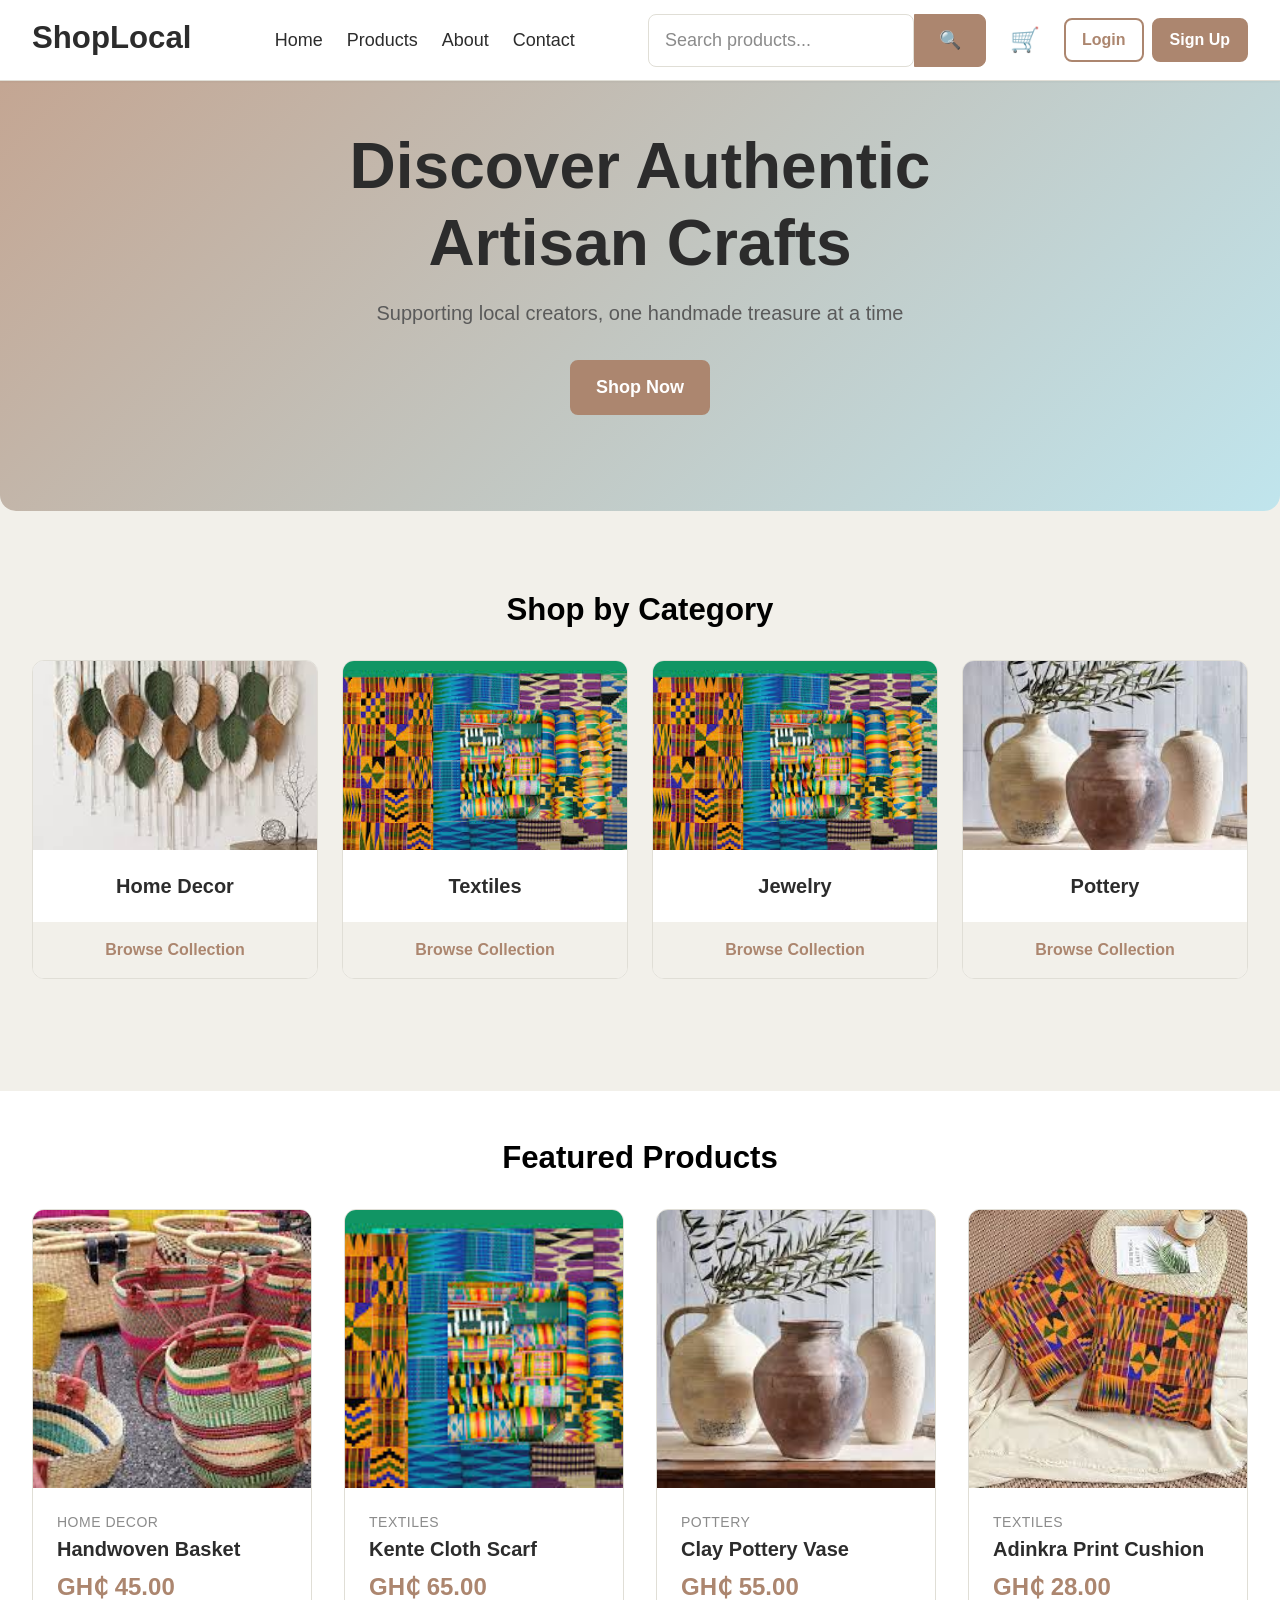
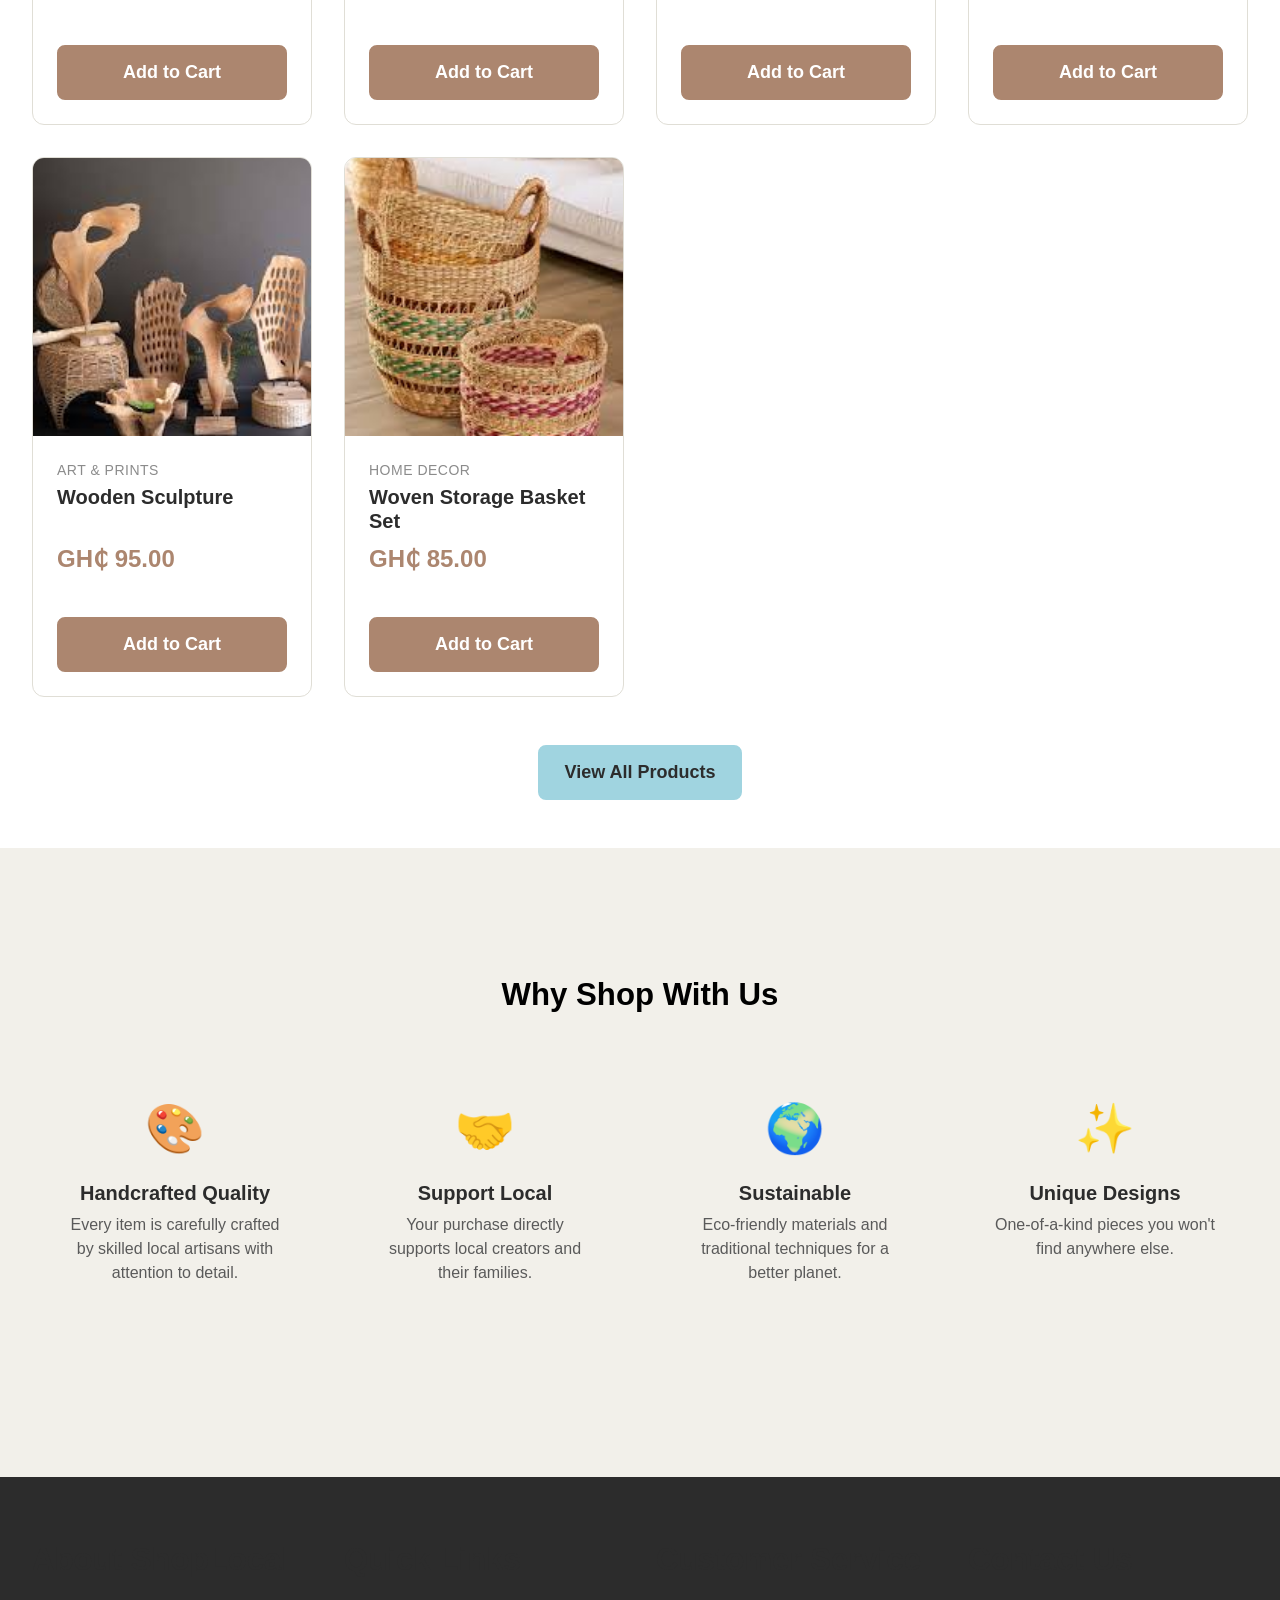
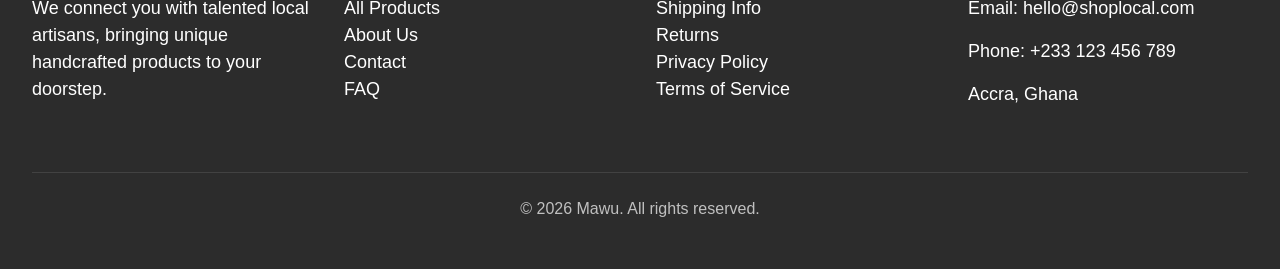
==== commit 89c1a1a0: "Created extra pages and set up authentication forms" ====
--- a/index.html
+++ b/index.html
@@ -34,17 +34,17 @@
                     <ul class="nav-list">
                         <li><a href="index.html" class="active">Home</a></li>
                         <li><a href="products.html">Products</a></li>
-                        <li><a href="#about">About</a></li>
-                        <li><a href="#contact">Contact</a></li>
+                        <li><a href="about.html">About</a></li>
+                        <li><a href="contact.html">Contact</a></li>
                     </ul>
                 </nav>
                 
                 <!-- Search & Cart -->
                 <div class="header-actions">
                     <form class="search-form" role="search" aria-label="Search products">
-                        <input
-                            type="search"
-                            placeholder="Search products..."
+                        <input 
+                            type="search" 
+                            placeholder="Search products..." 
                             aria-label="Search"
                             class="search-input"
                         >
@@ -52,11 +52,16 @@
                             <span class="search-icon">🔍</span>
                         </button>
                     </form>
-                    
+                
                     <a href="cart.html" class="cart-link" aria-label="Shopping cart">
                         <span class="cart-icon">🛒</span>
                         <span class="cart-count" id="cartCount">0</span>
                     </a>
+                
+                    <div class="auth-links">
+                        <a href="login.html" class="auth-link">Login</a>
+                        <a href="signup.html" class="auth-link">Sign Up</a>
+                    </div>
                 </div>
             </div>
         </div>
@@ -214,6 +219,7 @@
 
     <!-- JavaScript -->
     <script src="js/products.js"></script>
+    <script src="js/auth.js"></script>
     <script src="js/cart.js"></script>
     <script src="js/main.js"></script>
 </body>
--- a/css/layout.css
+++ b/css/layout.css
@@ -360,6 +360,7 @@
 
 .page-header {
     text-align: center;
+    margin-top: 70px;
     margin-bottom: var(--space-2xl);
     padding-top: var(--space-xl);
 }
--- a/css/components.css
+++ b/css/components.css
@@ -138,6 +138,124 @@
 
 .btn-link:hover {
     color: var(--color-primary-dark);
+}
+
+/* sign up& login */
+/* ========== SITE HEADER ACTIONS & AUTH LINKS ========== */
+
+.header-actions {
+    display: flex;
+    align-items: center;
+    gap: var(--space-md);
+}
+
+.auth-links {
+    display: flex;
+    align-items: center;
+    gap: var(--space-sm);
+}
+
+/* Auth link basic state styled as buttons */
+.auth-link {
+    display: inline-flex;
+    align-items: center;
+    justify-content: center;
+    padding: 0.5rem 1rem;
+    font-family: var(--font-heading);
+    font-size: var(--font-size-sm);
+    font-weight: var(--font-weight-semibold);
+    border-radius: var(--radius-md);
+    transition: all var(--transition-fast);
+    text-decoration: none;
+    white-space: nowrap;
+}
+
+/* Design style differentiation for standard state */
+.auth-links .auth-link[href="login.html"] {
+    background-color: transparent;
+    color: var(--color-primary);
+    border: 2px solid var(--color-primary);
+}
+
+.auth-links .auth-link[href="login.html"]:hover {
+    background-color: var(--color-primary);
+    color: var(--color-text-on-primary);
+}
+
+.auth-links .auth-link[href="signup.html"] {
+    background-color: var(--color-primary);
+    color: var(--color-text-on-primary);
+    border: 2px solid var(--color-primary);
+}
+
+.auth-links .auth-link[href="signup.html"]:hover {
+    background-color: var(--color-primary-dark);
+    border-color: var(--color-primary-dark);
+    transform: translateY(-1px);
+}
+
+/* User Menu Profile Dropdown style from auth.js */
+.user-menu {
+    position: relative;
+}
+
+.user-menu-toggle {
+    display: flex;
+    align-items: center;
+    gap: var(--space-xs);
+    background: none;
+    border: 1px solid var(--color-border);
+    padding: var(--space-xs) var(--space-sm);
+    border-radius: var(--radius-full);
+    cursor: pointer;
+    font-weight: var(--font-weight-medium);
+}
+
+.user-dropdown {
+    position: absolute;
+    top: calc(100% + var(--space-xs));
+    right: 0;
+    background-color: var(--color-surface);
+    border: 1px solid var(--color-border);
+    border-radius: var(--radius-md);
+    box-shadow: var(--shadow-lg);
+    width: 200px;
+    z-index: var(--z-index-dropdown);
+    display: flex;
+    flex-direction: column;
+    overflow: hidden;
+
+    /* Collapsed by default */
+    opacity: 0;
+    transform: translateY(-6px) scale(0.97);
+    pointer-events: none;
+    transition:
+        opacity var(--transition-fast),
+        transform var(--transition-fast);
+}
+
+.user-dropdown.open {
+    opacity: 1;
+    transform: translateY(0) scale(1);
+    pointer-events: auto;
+}
+
+.dropdown-item {
+    padding: var(--space-sm) var(--space-md);
+    color: var(--color-text-primary);
+    text-decoration: none;
+    font-size: var(--font-size-sm);
+    text-align: left;
+    transition: background-color var(--transition-fast);
+}
+
+.dropdown-item:hover {
+    background-color: var(--color-background);
+}
+
+.dropdown-divider {
+    height: 1px;
+    background-color: var(--color-border-light);
 }
 
 /* ========== CARDS ========== */
@@ -405,7 +523,7 @@
     height: 20px;
     margin-right: var(--space-sm);
     cursor: pointer;
-    accent-color: var(--color-primary);
+    accent-color: #000000;
 }
 
 /* ========== SEARCH BAR ========== */
@@ -606,4 +724,72 @@
 
 @keyframes spin {
     to { transform: rotate(360deg); }
+}
+/* ── Logout inline confirmation popover ── */
+
+.logout-confirm {
+    background-color: var(--color-surface);
+    border: 1px solid var(--color-border);
+    border-radius: var(--radius-md);
+    box-shadow: var(--shadow-lg);
+    padding: var(--space-md);
+    width: 200px;
+
+    /* Animate in from slightly above */
+    opacity: 0;
+    transform: translateY(-4px);
+    transition: opacity 180ms ease, transform 180ms ease;
+}
+
+.logout-confirm.logout-confirm-visible {
+    opacity: 1;
+    transform: translateY(0);
+}
+
+.logout-confirm-text {
+    font-size: var(--font-size-sm);
+    color: var(--color-text-primary);
+    font-weight: var(--font-weight-medium);
+    margin: 0 0 var(--space-sm) 0;
+    white-space: nowrap;
+}
+
+.logout-confirm-actions {
+    display: flex;
+    gap: var(--space-sm);
+}
+
+.logout-confirm-cancel,
+.logout-confirm-ok {
+    flex: 1;
+    padding: var(--space-xs) var(--space-sm);
+    border-radius: var(--radius-sm);
+    font-size: var(--font-size-xs);
+    font-weight: var(--font-weight-semibold);
+    cursor: pointer;
+    border: 1px solid transparent;
+    transition: all var(--transition-fast);
+    white-space: nowrap;
+}
+
+.logout-confirm-cancel {
+    background-color: var(--color-background);
+    border-color: var(--color-border);
+    color: var(--color-text-secondary);
+}
+
+.logout-confirm-cancel:hover {
+    background-color: var(--color-border);
+    color: var(--color-text-primary);
+}
+
+.logout-confirm-ok {
+    background-color: #000;
+    color: #fff;
+    border-color: #000;
+}
+
+.logout-confirm-ok:hover {
+    background-color: #222;
+    border-color: #222;
 }
--- a/css/main.css
+++ b/css/main.css
@@ -45,7 +45,19 @@
         
         
     }
-    
+
+}
+
+@media (min-width: 768px) and (max-width: 1023px) {
+    .hamburger-icon {
+        visibility: hidden;
+        pointer-events: none;
+    }
+
+    .filters-sidebar {
+        display: none;
+        
+    }
 }
 
 /* Categories Section */
@@ -580,6 +592,7 @@
 
     .filters-sidebar {
         display: none;
+        
     }
 }
 
@@ -596,6 +609,11 @@
     .item-image img {
         width: 60px;
         height: 60px;
+    }
+
+    .filters-sidebar {
+        display: none;
+        
     }
 }
 
@@ -1017,3 +1035,474 @@
     color: white;
 }
 
+/* ========== AUTHENTICATION PAGES STYLING ========== */
+
+.auth-page {
+    background-color: var(--color-background);
+    padding: var(--space-3xl) 0;
+    min-height: calc(100vh - var(--header-height-desktop));
+    display: flex;
+    align-items: center;
+}
+
+.auth-container {
+    max-width: 500px;
+    margin: 0 auto;
+    width: 100%;
+}
+
+.auth-card {
+    background-color: var(--color-surface);
+    border-radius: var(--radius-lg);
+    padding: var(--space-2xl);
+    box-shadow: var(--shadow-md);
+    border: 1px solid var(--color-border-light);
+}
+
+.auth-header {
+    text-align: center;
+    margin-bottom: var(--space-xl);
+}
+
+.auth-header h1 {
+    font-size: var(--font-size-2xl);
+    margin-bottom: var(--space-xs);
+}
+
+.auth-header p {
+    color: var(--color-text-secondary);
+    font-size: var(--font-size-sm);
+}
+
+/* Form Structural Controls */
+.auth-form {
+    display: flex;
+    flex-direction: column;
+    gap: var(--space-md);
+}
+
+.form-field {
+    display: flex;
+    flex-direction: column;
+    gap: var(--space-xs);
+}
+
+.form-field label {
+    font-size: var(--font-size-sm);
+    font-weight: var(--font-weight-semibold);
+    color: var(--color-text-primary);
+}
+
+.form-field label .required {
+    color: var(--color-error);
+}
+
+/* Input Fields Design Styling */
+.form-field input {
+    width: 100%;
+    padding: 0.75rem var(--space-md);
+    border: 1px solid var(--color-border);
+    border-radius: var(--radius-md);
+    font-size: var(--font-size-base);
+    background-color: var(--color-surface-alt);
+    transition: all var(--transition-fast);
+}
+
+.form-field input:focus {
+    outline: none;
+    border-color: var(--color-primary);
+    box-shadow: 0 0 0 3px rgba(172, 134, 111, 0.15); /* Primary alpha highlight */
+}
+
+.form-field input.invalid {
+    border-color: var(--color-error);
+}
+
+/* Password Group Elements wrapper */
+.password-input-wrapper,
+.password-field {
+    position: relative;
+    display: flex;
+    align-items: center;
+}
+
+.password-field input,
+.password-input-wrapper input {
+    padding-right: 3rem; /* Make room for the eye icon */
+}
+
+.toggle-password {
+    position: absolute;
+    right: var(--space-md);
+    background: none;
+    border: none;
+    cursor: pointer;
+    padding: 0;
+    display: inline-flex;
+    align-items: center;
+    justify-content: center;
+    color: var(--color-text-tertiary);
+    transition: color var(--transition-fast);
+    z-index: 1;
+}
+
+.toggle-password:hover {
+    color: var(--color-text-primary);
+}
+
+/* Inline Grid Layouts */
+.form-row-2 {
+    display: grid;
+    grid-template-columns: repeat(2, 1fr);
+    gap: var(--space-md);
+}
+
+@media (max-width: 480px) {
+    .form-row-2 {
+        grid-template-columns: 1fr;
+    }
+}
+
+/* Error messages design code */
+.error-message {
+    font-size: var(--font-size-xs);
+    color: var(--color-error);
+    display: none;
+    margin-top: var(--space-2xs);
+}
+
+.error-message.active {
+    display: block;
+}
+
+/* Bottom utilities container */
+.form-actions {
+    display: flex;
+    justify-content: space-between;
+    align-items: center;
+    font-size: var(--font-size-sm);
+    margin-top: var(--space-xs);
+}
+
+.remember-me {
+    display: flex;
+    align-items: center;
+    gap: var(--space-xs);
+    cursor: pointer;
+}
+
+.auth-footer {
+    text-align: center;
+    margin-top: var(--space-xl);
+    font-size: var(--font-size-sm);
+    color: var(--color-text-secondary);
+}
+/* ========== ACCOUNT / PROFILE PAGE ========== */
+
+.account-page {
+    padding: var(--space-3xl) 0;
+    background-color: var(--color-background);
+    min-height: calc(100vh - var(--header-height-desktop));
+}
+
+.account-layout {
+    display: grid;
+    grid-template-columns: 1fr;
+    gap: var(--gap-xl);
+}
+
+@media (min-width: 1024px) {
+    .account-layout {
+        grid-template-columns: 260px 1fr;
+    }
+}
+
+/* Sidebar */
+.account-sidebar {
+    background-color: var(--color-surface);
+    border-radius: var(--radius-lg);
+    padding: var(--space-xl);
+    border: 1px solid var(--color-border);
+    align-self: start;
+    position: sticky;
+    top: calc(var(--header-height-desktop) + var(--space-lg));
+}
+
+.account-sidebar-header {
+    display: flex;
+    align-items: center;
+    gap: var(--space-md);
+    padding-bottom: var(--space-xl);
+    border-bottom: 1px solid var(--color-border);
+    margin-bottom: var(--space-lg);
+}
+
+.account-avatar {
+    width: 52px;
+    height: 52px;
+    border-radius: var(--radius-full);
+    background-color: var(--color-primary);
+    color: var(--color-text-on-primary);
+    display: flex;
+    align-items: center;
+    justify-content: center;
+    font-size: var(--font-size-xl);
+    font-weight: var(--font-weight-bold);
+    flex-shrink: 0;
+}
+
+.account-sidebar-name {
+    font-weight: var(--font-weight-semibold);
+    font-size: var(--font-size-md);
+}
+
+.account-sidebar-email {
+    font-size: var(--font-size-xs);
+    color: var(--color-text-tertiary);
+}
+
+.account-nav {
+    display: flex;
+    flex-direction: column;
+    gap: var(--space-xs);
+}
+
+.account-nav-link {
+    display: flex;
+    align-items: center;
+    gap: var(--space-sm);
+    padding: var(--space-sm) var(--space-md);
+    border-radius: var(--radius-md);
+    font-size: var(--font-size-sm);
+    font-weight: var(--font-weight-medium);
+    color: var(--color-text-secondary);
+    transition: all var(--transition-fast);
+    text-decoration: none;
+    background: none;
+    border: none;
+    width: 100%;
+    cursor: pointer;
+    text-align: left;
+}
+
+.account-nav-link:hover {
+    background-color: var(--color-background);
+    color: var(--color-text-primary);
+}
+
+.account-nav-link.active {
+    background-color: var(--color-primary);
+    color: var(--color-text-on-primary);
+}
+
+.account-nav-logout {
+    color: var(--color-error);
+}
+
+.account-nav-logout:hover {
+    background-color: rgba(214, 118, 118, 0.1);
+    color: var(--color-error);
+}
+
+.account-nav-divider {
+    height: 1px;
+    background-color: var(--color-border);
+    margin: var(--space-sm) 0;
+}
+
+.nav-icon {
+    font-size: 1rem;
+    width: 20px;
+    text-align: center;
+    flex-shrink: 0;
+}
+
+/* Account Content */
+.account-content {
+    display: flex;
+    flex-direction: column;
+    gap: var(--space-xl);
+}
+
+.account-content-header {
+    margin-top: 40px;
+    margin-bottom: var(--space-sm);
+}
+
+.account-content-header h1 {
+    margin-bottom: var(--space-xs);
+}
+
+.account-content-header p {
+    color: var(--color-text-secondary);
+    font-size: var(--font-size-sm);
+    margin: 0;
+}
+
+/* Profile Sections */
+.profile-section {
+    background-color: var(--color-surface);
+    border-radius: var(--radius-lg);
+    padding: var(--space-xl);
+    border: 1px solid var(--color-border);
+}
+
+.profile-section h2 {
+    font-size: var(--font-size-md);
+    margin-bottom: var(--space-xl);
+    padding-bottom: var(--space-md);
+    border-bottom: 1px solid var(--color-border);
+}
+
+.profile-grid {
+    display: grid;
+    grid-template-columns: 1fr;
+    gap: var(--space-lg);
+    margin-bottom: var(--space-xl);
+}
+
+@media (min-width: 640px) {
+    .profile-grid {
+        grid-template-columns: repeat(2, 1fr);
+    }
+}
+
+.profile-field {
+    display: flex;
+    flex-direction: column;
+    gap: var(--space-xs);
+}
+
+.profile-field.full-width {
+    grid-column: 1 / -1;
+}
+
+.profile-field label {
+    font-size: var(--font-size-sm);
+    font-weight: var(--font-weight-semibold);
+    color: var(--color-text-primary);
+}
+
+.profile-field input {
+    width: 100%;
+    padding: 0.75rem var(--space-md);
+    border: 1px solid var(--color-border);
+    border-radius: var(--radius-md);
+    font-size: var(--font-size-base);
+    background-color: var(--color-surface-alt);
+    transition: all var(--transition-fast);
+}
+
+.profile-field input:focus {
+    outline: none;
+    border-color: var(--color-primary);
+    box-shadow: 0 0 0 3px rgba(172, 134, 111, 0.15);
+}
+
+.profile-field input[readonly] {
+    background-color: var(--color-background);
+    color: var(--color-text-tertiary);
+    cursor: not-allowed;
+}
+
+.profile-field input.invalid {
+    border-color: var(--color-error);
+}
+
+.profile-save-row {
+    display: flex;
+    justify-content: flex-end;
+}
+
+/* ── Black Radio Buttons (Preferences section) ── */
+
+.pref-fieldset {
+    border: none;
+    padding: 0;
+    margin-bottom: var(--space-lg);
+}
+
+.pref-legend {
+    font-size: var(--font-size-sm);
+    font-weight: var(--font-weight-semibold);
+    color: var(--color-text-primary);
+    margin-bottom: var(--space-md);
+    display: block;
+}
+
+.pref-radio-group {
+    display: flex;
+    flex-direction: column;
+    gap: var(--space-sm);
+}
+
+.pref-radio-label {
+    display: flex;
+    align-items: center;
+    gap: var(--space-sm);
+    cursor: pointer;
+    font-size: var(--font-size-sm);
+    color: var(--color-text-secondary);
+    transition: color var(--transition-fast);
+    user-select: none;
+}
+
+.pref-radio-label:hover {
+    color: var(--color-text-primary);
+}
+
+/* Hide native radio */
+.pref-radio-label input[type="radio"] {
+    position: absolute;
+    opacity: 0;
+    width: 0;
+    height: 0;
+    pointer-events: none;
+}
+
+/* Custom radio dot — unchecked */
+.pref-radio-dot {
+    width: 18px;
+    height: 18px;
+    border-radius: 50%;
+    border: 2px solid #333;
+    background-color: transparent;
+    flex-shrink: 0;
+    position: relative;
+    transition: border-color var(--transition-fast), background-color var(--transition-fast);
+}
+
+/* Inner filled dot — hidden by default */
+.pref-radio-dot::after {
+    content: "";
+    position: absolute;
+    top: 50%;
+    left: 50%;
+    transform: translate(-50%, -50%) scale(0);
+    width: 8px;
+    height: 8px;
+    border-radius: 50%;
+    background-color: #fff;
+    transition: transform var(--transition-fast);
+}
+
+/* Checked state — black fill */
+.pref-radio-label input[type="radio"]:checked + .pref-radio-dot {
+    background-color: #000;
+    border-color: #000;
+}
+
+.pref-radio-label input[type="radio"]:checked + .pref-radio-dot::after {
+    transform: translate(-50%, -50%) scale(1);
+}
+
+/* Focus ring for accessibility */
+.pref-radio-label input[type="radio"]:focus-visible + .pref-radio-dot {
+    outline: 2px solid var(--color-primary);
+    outline-offset: 2px;
+}
+
+/* about page  */
+.about-hero-content{
+    margin-top: 100px;
+}
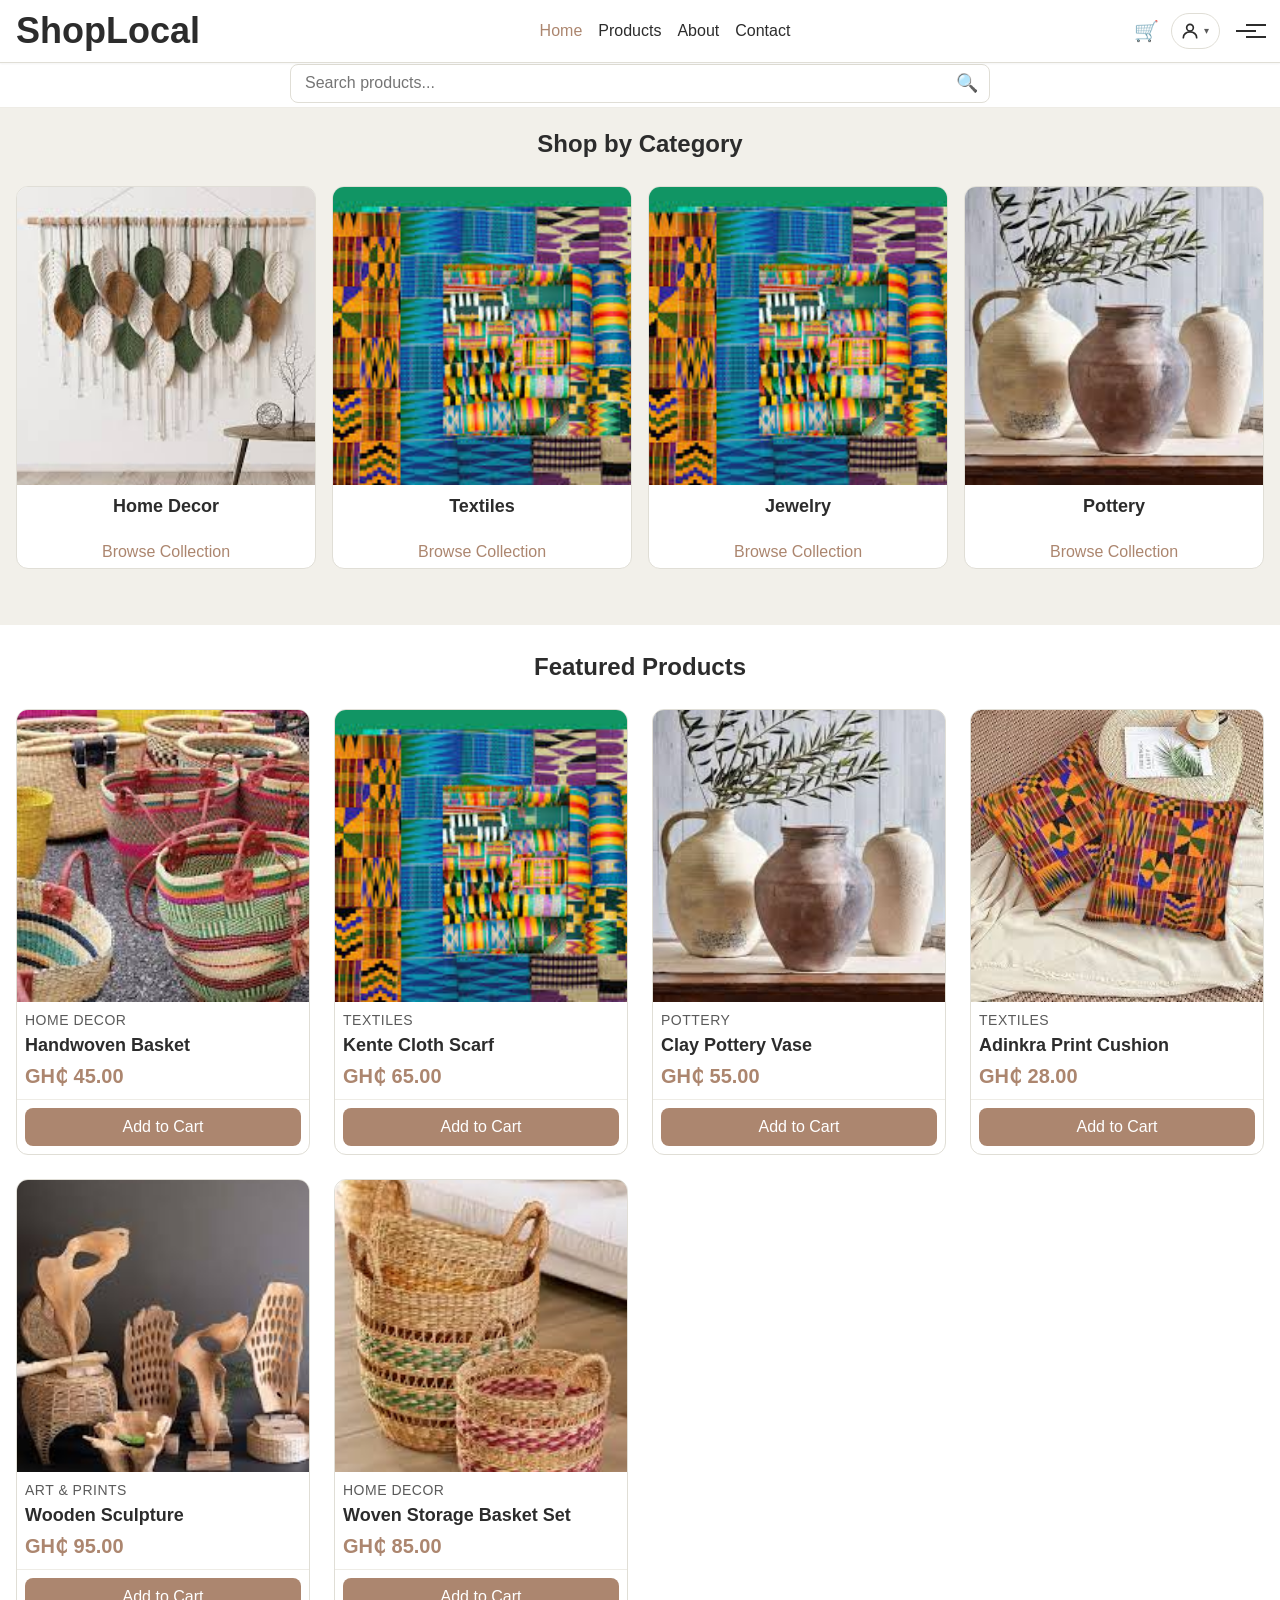
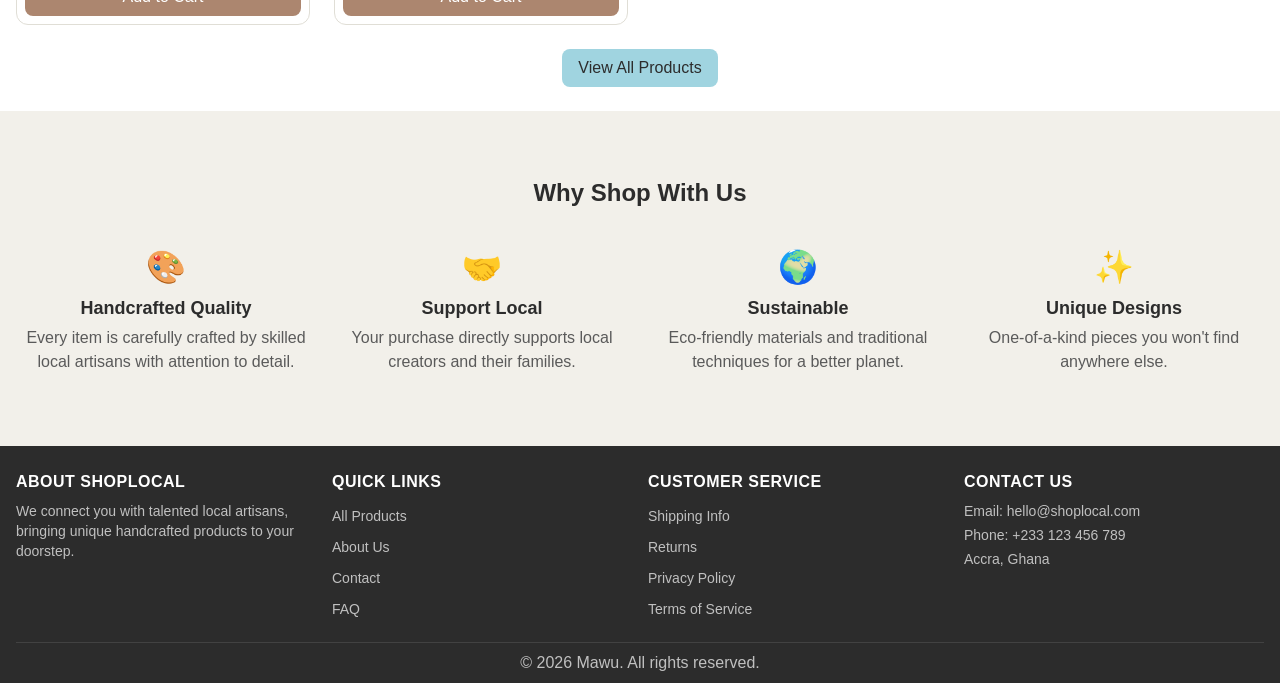
==== commit 9698a2f6: "Refined pages" ====
--- a/index.html
+++ b/index.html
@@ -13,6 +13,7 @@
 </head>
 <body>
     <!-- Main Header & Navigation -->
+        <!-- Main Header & Navigation -->
     <header class="site-header">
         <div class="container">
             <div class="header-content">
@@ -22,60 +23,55 @@
                         <h1>ShopLocal</h1>
                     </a>
                 </div>
-                
-                
-                <!-- Mobile Menu Toggle -->
-                <button class="mobile-menu-toggle" aria-label="Toggle navigation menu" aria-expanded="false">
-                    <span class="hamburger-icon"></span>
-                </button>
-                
                 <!-- Main Navigation -->
                 <nav class="main-nav" aria-label="Main navigation">
                     <ul class="nav-list">
-                        <li><a href="index.html" class="active">Home</a></li>
-                        <li><a href="products.html">Products</a></li>
-                        <li><a href="about.html">About</a></li>
-                        <li><a href="contact.html">Contact</a></li>
+                        <li><a href="index.html" id="nav-home" class="active">Home</a></li>
+                        <li><a href="products.html" id="nav-products">Products</a></li>
+                        <li><a href="about.html" id="nav-about">About</a></li>
+                        <li><a href="contact.html" id="nav-contact">Contact</a></li>
                     </ul>
                 </nav>
-                
                 <!-- Search & Cart -->
                 <div class="header-actions">
-                    <form class="search-form" role="search" aria-label="Search products">
-                        <input 
-                            type="search" 
-                            placeholder="Search products..." 
-                            aria-label="Search"
-                            class="search-input"
-                        >
-                        <button type="submit" class="search-button" aria-label="Submit search">
-                            <span class="search-icon">🔍</span>
-                        </button>
-                    </form>
-                
                     <a href="cart.html" class="cart-link" aria-label="Shopping cart">
                         <span class="cart-icon">🛒</span>
                         <span class="cart-count" id="cartCount">0</span>
                     </a>
-                
-                    <div class="auth-links">
-                        <a href="login.html" class="auth-link">Login</a>
-                        <a href="signup.html" class="auth-link">Sign Up</a>
+                    <!-- Profile Dropdown -->
+                    <div class="profile-dropdown" id="profileDropdown">
+                        <button class="profile-btn" id="profileBtn" aria-haspopup="true" aria-expanded="false" aria-label="Account menu">
+                            <svg class="profile-icon" viewBox="0 0 24 24" fill="none" stroke="currentColor" stroke-width="2" stroke-linecap="round" stroke-linejoin="round">
+                                <circle cx="12" cy="8" r="4"/>
+                                <path d="M4 20c0-4 3.6-7 8-7s8 3 8 7"/>
+                            </svg>
+                            <span class="profile-chevron">▾</span>
+                        </button>
+                        <div class="profile-menu" id="profileMenu" role="menu">
+                            <!-- Populated by main.js initProfileDropdown() -->
+                        </div>
                     </div>
+                    <!-- Mobile Menu Toggle (must be last for correct tab/flex order) -->
+                    <button class="mobile-menu-toggle" aria-label="Toggle navigation menu" aria-expanded="false">
+                        <span class="hamburger-icon"></span>
+                    </button>
                 </div>
             </div>
         </div>
     </header>
-
-    <!-- Main Content -->
-    <main>
-        <!-- Hero Section -->
-        <section class="hero" aria-labelledby="hero-heading">
-            <div class="hero-content">
-                <h2 id="hero-heading">Discover Authentic Artisan Crafts</h2>
-                <p class="hero-subtitle">Supporting local creators, one handmade treasure at a time</p>
-                <a href="products.html" class="btn btn-primary">Shop Now</a>
-            </div>
+    <!-- Search Bar (below header, all screen sizes) -->
+    <div class="header-search-bar" role="search">
+        <div class="container">
+            <form class="search-form" aria-label="Search products" id="globalSearchForm">
+                <input type="search" placeholder="Search products..." aria-label="Search" class="search-input" id="globalSearch">
+                <button type="submit" class="search-button" aria-label="Submit search">
+                    <span class="search-icon">🔍</span>
+                </button>
+            </form>
+        </div>
+    </div>
+    <!-- Search Bar (below header, all screen sizes) -->
+    
         </section>
 
         <!-- Featured Categories -->
--- a/css/variables.css
+++ b/css/variables.css
@@ -71,14 +71,14 @@
     
     /* ========== SPACING ========== */
     
-    --space-xs: 0.25rem;     /* 4px */
-    --space-sm: 0.5rem;      /* 8px */
-    --space-md: 1rem;        /* 16px */
-    --space-lg: 1.5rem;      /* 24px */
-    --space-xl: 2rem;        /* 32px */
-    --space-2xl: 3rem;       /* 48px */
-    --space-3xl: 4rem;       /* 64px */
-    --space-4xl: 6rem;       /* 96px */
+    --space-xs: 0.25rem;   /* 4px */
+    --space-sm: 0.5rem;    /* 8px */
+    --space-md: 1rem;      /* 16px */
+    --space-lg: 1.5rem;    /* 24px */
+    --space-xl: 2rem;      /* 32px */
+    --space-2xl: 2.5rem;   /* 40px */
+    --space-3xl: 3.5rem;   /* 56px */
+    --space-4xl: 4.5rem;   /* 72px */
     
     /* ========== LAYOUT ========== */
     
--- a/css/layout.css
+++ b/css/layout.css
@@ -1,4 +1,3 @@
-
 /* ========== BASE STYLES ========== */
 
 html {
@@ -23,21 +22,21 @@
     max-width: var(--container-xl);
     margin-left: auto;
     margin-right: auto;
-    padding-left: var(--space-md);
-    padding-right: var(--space-md);
-}
-
-@media (min-width: 768px) {
+    padding-left: 0.5rem;   /* Reduced from 0.75rem */
+    padding-right: 0.5rem;
+}
+
+@media (min-width: 640px) {
     .container {
-        padding-left: var(--space-lg);
-        padding-right: var(--space-lg);
+        padding-left: var(--space-sm);  /* Reduced from var(--space-md) */
+        padding-right: var(--space-sm);
     }
 }
 
 @media (min-width: 1024px) {
     .container {
-        padding-left: var(--space-xl);
-        padding-right: var(--space-xl);
+        padding-left: var(--space-md);  /* Reduced from var(--space-lg) */
+        padding-right: var(--space-md);
     }
 }
 
@@ -63,31 +62,27 @@
 .site-header {
     background-color: var(--color-surface);
     border-bottom: 1px solid var(--color-border);
-    position: sticky;
-    top: 0;
-    z-index: var(--z-index-sticky);
-    box-shadow: var(--shadow-sm);
     position: fixed;
     top: 0;
     left: 0;
     right: 0;
-
+    z-index: var(--z-index-sticky);
+    box-shadow: var(--shadow-sm);
 }
 
 .header-content {
     display: flex;
     align-items: center;
     justify-content: space-between;
-    gap: var(--space-md);
-    min-height: var(--header-height-mobile);
-    padding-top: var(--space-sm);
-    padding-bottom: var(--space-sm);
+    gap: var(--space-sm);
+    min-height: 50px;
+    padding-top: var(--space-xs);
+    padding-bottom: var(--space-xs);
 }
 
 @media (min-width: 768px) {
     .header-content {
-        min-height: var(--header-height-desktop);
-        
+        min-height: 60px;
     }
 }
 
@@ -99,8 +94,92 @@
 .header-actions {
     display: flex;
     align-items: center;
-    gap: var(--space-md);
+    gap: var(--space-xs);
     flex-shrink: 0;
+}
+
+@media (min-width: 768px) {
+    .header-actions {
+        gap: var(--space-sm);
+    }
+}
+
+/* ========== SEARCH BAR BELOW HEADER ========== */
+
+.header-search-bar {
+    background-color: var(--color-surface);
+    border-bottom: 1px solid var(--color-border-light);
+    position: fixed;
+    top: 50px; /* matches mobile header height */
+    left: 0;
+    right: 0;
+    z-index: calc(var(--z-index-sticky) - 1);
+    padding: var(--space-xs) 0;
+}
+
+@media (min-width: 768px) {
+    .header-search-bar {
+        top: 60px; /* matches desktop header height */
+        padding: var(--space-xs) 0;
+    }
+}
+
+.header-search-bar .container {
+    display: flex;
+    align-items: center;
+    justify-content: center;
+}
+
+.header-search-bar .search-form {
+    max-width: 600px;
+    width: 100%;
+}
+
+@media (min-width: 1024px) {
+    .header-search-bar .search-form {
+        max-width: 700px;
+    }
+}
+
+.header-search-bar .search-input {
+    font-size: var(--font-size-sm);
+    min-height: 34px;
+    padding: 0.4rem 2rem 0.4rem 0.875rem;
+}
+
+/* Push page content down to account for fixed header + search bar */
+body {
+    padding-top: calc(50px + 42px); /* mobile header + search bar */
+}
+
+@media (min-width: 768px) {
+    body {
+        padding-top: calc(60px + 42px); /* desktop header + search bar */
+    }
+}
+
+/* Mobile header order: profile | cart | menu */
+@media (max-width: 1023px) {
+    .header-actions {
+        flex-direction: row;
+    }
+
+    /* On mobile, hide the inline search form in header-actions */
+    .header-actions .search-form {
+        display: none;
+    }
+}
+
+/* On desktop (≥1024px) hide the sub-header on very large when nav is visible,
+   but still show it below the header as per requirement */
+@media (min-width: 1024px) {
+    .header-actions .search-form {
+        display: none; /* search is always in sub-header now */
+    }
+
+    .mobile-menu-toggle {
+        display: none;
+    }
 }
 
 /* ========== NAVIGATION LAYOUT ========== */
@@ -125,7 +204,7 @@
 .nav-list {
     display: flex;
     flex-direction: column;
-    padding: var(--space-md) 0;
+    padding: var(--space-sm) 0;  /* Reduced from var(--space-md) */
 }
 
 /* Desktop Navigation */
@@ -141,7 +220,7 @@
     
     .nav-list {
         flex-direction: row;
-        gap: var(--space-lg);
+        gap: var(--space-md);  /* Reduced from var(--space-lg) */
         padding: 0;
         justify-content: center;
     }
@@ -157,14 +236,16 @@
 .product-grid {
     display: grid;
     grid-template-columns: 1fr;
-    gap: var(--gap-md);
-    margin-bottom: var(--space-2xl);
+    gap: var(--gap-sm);
+    margin-bottom: var(--space-md);  /* Reduced from var(--space-xl) */
 }
 
 /* Tablet - 2 columns */
 @media (min-width: 640px) {
     .product-grid {
         grid-template-columns: repeat(2, 1fr);
+        gap: var(--gap-sm);  /* Reduced from var(--gap-md) */
+        margin-bottom: var(--space-lg);  /* Reduced from var(--space-2xl) */
     }
 }
 
@@ -172,7 +253,7 @@
 @media (min-width: 1024px) {
     .product-grid {
         grid-template-columns: repeat(3, 1fr);
-        gap: var(--gap-lg);
+        gap: var(--gap-md);  /* Reduced from var(--gap-lg) */
     }
 }
 
@@ -187,7 +268,7 @@
 .category-grid {
     display: grid;
     grid-template-columns: 1fr;
-    gap: var(--gap-md);
+    gap: var(--gap-sm);  /* Reduced from var(--gap-md) */
 }
 
 @media (min-width: 640px) {
@@ -205,36 +286,24 @@
 /* Features Grid */
 .features-grid {
     display: grid;
+    grid-template-columns: repeat(4, 1fr);
+    gap: var(--gap-sm);
+}
+
+/* ========== PRODUCTS PAGE LAYOUT (eBay-style sidebar) ========== */
+
+.products-layout {
+    display: grid;
     grid-template-columns: 1fr;
-    gap: var(--gap-md);
-}
-
-@media (min-width: 640px) {
-    .features-grid {
-        grid-template-columns: repeat(2, 1fr);
-    }
-}
-
-@media (min-width: 1024px) {
-    .features-grid {
-        grid-template-columns: repeat(4, 1fr);
-    }
-}
-
-/* ========== PRODUCTS PAGE LAYOUT (eBay-style sidebar) ========== */
-
-.products-layout {
-    display: grid;
-    grid-template-columns: 1fr;
-    gap: var(--gap-lg);
-    margin-top: var(--space-xl);
+    gap: var(--gap-sm);
+    margin-top: var(--space-sm);  /* Reduced from var(--space-md) */
 }
 
 /* Desktop - Sidebar + Content */
 @media (min-width: 1024px) {
     .products-layout {
-        grid-template-columns: 260px 1fr;
-        gap: var(--gap-xl);
+        grid-template-columns: 240px 1fr;  /* Reduced sidebar from 260px */
+        gap: var(--gap-md);  /* Reduced from var(--gap-xl) */
     }
 }
 
@@ -242,7 +311,13 @@
 .filters-sidebar {
     background-color: var(--color-surface);
     border-radius: var(--radius-lg);
-    padding: var(--space-lg);
+    padding: var(--space-sm);  /* Reduced from var(--space-md) */
+}
+
+@media (min-width: 1024px) {
+    .filters-sidebar {
+        padding: var(--space-md);  /* Reduced from var(--space-lg) */
+    }
 }
 
 /* Mobile filters - collapsible */
@@ -274,9 +349,9 @@
 .product-detail {
     display: grid;
     grid-template-columns: 1fr;
-    gap: var(--gap-xl);
-    margin-top: var(--space-xl);
-    margin-bottom: var(--space-3xl);
+    gap: var(--gap-sm);  /* Reduced from var(--gap-md) */
+    margin-top: var(--space-sm);  /* Reduced from var(--space-md) */
+    margin-bottom: var(--space-lg);  /* Reduced from var(--space-2xl) */
 }
 
 /* Desktop - Two column layout */
@@ -291,8 +366,8 @@
 .cart-layout {
     display: grid;
     grid-template-columns: 1fr;
-    gap: var(--gap-xl);
-    margin-top: var(--space-xl);
+    gap: var(--gap-sm);  /* Reduced from var(--gap-md) */
+    margin-top: var(--space-sm);  /* Reduced from var(--space-md) */
 }
 
 @media (min-width: 1024px) {
@@ -306,8 +381,8 @@
 .checkout-layout {
     display: grid;
     grid-template-columns: 1fr;
-    gap: var(--gap-xl);
-    margin-top: var(--space-xl);
+    gap: var(--gap-sm);  /* Reduced from var(--gap-md) */
+    margin-top: var(--space-sm);  /* Reduced from var(--space-md) */
 }
 
 @media (min-width: 1024px) {
@@ -321,32 +396,35 @@
 .site-footer {
     background-color: var(--color-text-primary);
     color: var(--color-surface);
-    margin-top: var(--space-4xl);
-    padding: var(--space-3xl) 0 var(--space-xl);
+    margin-top: var(--space-lg);  /* Reduced from var(--space-2xl) */
+    padding: var(--space-md) 0 var(--space-sm);  /* Reduced from var(--space-lg) */
+}
+
+@media (min-width: 768px) {
+    .site-footer {
+        margin-top: var(--space-xl);  /* Reduced from var(--space-3xl) */
+        padding: var(--space-lg) 0 var(--space-sm);  /* Reduced from var(--space-xl) */
+    }
 }
 
 .footer-content {
     display: grid;
-    grid-template-columns: 1fr;
-    gap: var(--gap-lg);
-    margin-bottom: var(--space-2xl);
-}
-
-@media (min-width: 640px) {
-    .footer-content {
-        grid-template-columns: repeat(2, 1fr);
-    }
+    grid-template-columns: repeat(2, 1fr);
+    gap: var(--gap-sm);
+    margin-bottom: var(--space-sm);  /* Reduced from var(--space-md) */
 }
 
 @media (min-width: 1024px) {
     .footer-content {
         grid-template-columns: repeat(4, 1fr);
+        gap: var(--gap-sm);  /* Reduced from var(--gap-md) */
+        margin-bottom: var(--space-md);  /* Reduced from var(--space-lg) */
     }
 }
 
 .footer-bottom {
     border-top: 1px solid rgba(255, 255, 255, 0.1);
-    padding-top: var(--space-lg);
+    padding-top: var(--space-sm);
     text-align: center;
     color: rgba(255, 255, 255, 0.7);
     font-size: var(--font-size-sm);
@@ -355,14 +433,27 @@
 /* ========== SECTIONS ========== */
 
 section {
-    margin-bottom: var(--space-3xl);
+    margin-bottom: var(--space-lg);  /* Reduced from var(--space-2xl) */
+}
+
+@media (min-width: 768px) {
+    section {
+        margin-bottom: var(--space-xl);  /* Reduced from var(--space-3xl) */
+    }
 }
 
 .page-header {
     text-align: center;
-    margin-top: 70px;
-    margin-bottom: var(--space-2xl);
-    padding-top: var(--space-xl);
+    margin-top: var(--space-md);
+    margin-bottom: var(--space-md);
+    padding-top: var(--space-sm);
+}
+
+@media (min-width: 768px) {
+    .page-header {
+        margin-bottom: var(--space-lg);
+        padding-top: var(--space-md);
+    }
 }
 
 .page-subtitle {
@@ -440,4 +531,36 @@
 
 .gap-sm { gap: var(--gap-sm); }
 .gap-md { gap: var(--gap-md); }
-.gap-lg { gap: var(--gap-lg); }+.gap-lg { gap: var(--gap-lg); }
+
+/* ========== FOOTER COMPACT OVERRIDES ========== */
+
+.footer-section h3 {
+    font-size: var(--font-size-sm);
+    margin-bottom: var(--space-sm);
+    color: white;
+    text-transform: uppercase;
+    letter-spacing: 0.5px;
+}
+
+.footer-section p,
+.footer-section address p {
+    font-size: var(--font-size-xs);
+    margin-bottom: var(--space-xs);
+    color: rgba(255, 255, 255, 0.7);
+    line-height: 1.4;
+}
+
+.footer-links li {
+    margin-bottom: var(--space-xs);
+}
+
+.footer-links a {
+    font-size: var(--font-size-xs);
+    color: rgba(255, 255, 255, 0.7);
+    transition: color var(--transition-fast);
+}
+
+.footer-links a:hover {
+    color: white;
+}
--- a/css/components.css
+++ b/css/components.css
@@ -1,261 +1,65 @@
-/* Components - Reusable UI Elements */
-
-/* ========== TYPOGRAPHY COMPONENTS ========== */
-
-h1, h2, h3, h4, h5, h6 {
-    font-family: var(--font-heading);
-    font-weight: var(--font-weight-bold);
-    line-height: var(--line-height-tight);
-    color: var(--color-text-primary);
-    margin-bottom: var(--space-md);
-}
-
-h1 {
-    font-size: var(--font-size-xl);
-    font-family: montserrat, sans-serif, inter;
-}
-
-h2 {
-    font-size: var(--font-size-xl);
-    color: black;
-    font-family: montserrat, sans-serif, inter;
-}
-
-h3 {
-    font-size: var(--font-size-xl);
-}
-
-h4 {
-    font-size: var(--font-size-lg);
-}
-
-h5 {
-    font-size: var(--font-size-md);
-}
-
-h6 {
-    font-size: var(--font-size-base);
-}
-
-p {
-    margin-bottom: var(--space-md);
-}
+/* ========== COMPONENTS - COMPACT VERSION ========== */
+/* All padding reduced to match footer's compact aesthetic */
 
 /* ========== BUTTONS ========== */
 
 .btn {
-    display: inline-flex;
-    align-items: center;
-    justify-content: center;
-    padding: var(--btn-padding-y) var(--btn-padding-x);
-    font-family: var(--font-heading);
-    font-size: var(--font-size-base);
-    font-weight: var(--font-weight-semibold);
+    display: inline-block;
+    padding: 0.5rem 1rem;  /* Reduced from var(--btn-padding-y) var(--btn-padding-x) */
+    font-size: var(--font-size-sm);  /* Reduced from base */
+    font-weight: var(--font-weight-medium);
     text-align: center;
     border-radius: var(--btn-border-radius);
-    border: 2px solid transparent;
+    transition: all var(--transition-fast);
     cursor: pointer;
-    transition: all var(--transition-normal);
-    min-height: var(--touch-target-min);
+    border: none;
     text-decoration: none;
-    white-space: nowrap;
-}
-
-.btn:disabled {
-    opacity: 0.5;
-    cursor: not-allowed;
-}
-
-/* Primary Button */
+    line-height: 1.4;
+}
+
 .btn-primary {
     background-color: var(--color-primary);
     color: var(--color-text-on-primary);
-    border-color: var(--color-primary);
-}
-
-.btn-primary:hover:not(:disabled) {
+}
+
+.btn-primary:hover {
     background-color: var(--color-primary-dark);
-    border-color: var(--color-primary-dark);
-    transform: translateY(-2px);
-    box-shadow: var(--shadow-md);
-}
-
-.btn-primary:active:not(:disabled) {
-    transform: translateY(0);
-}
-
-/* Secondary Button */
+}
+
 .btn-secondary {
     background-color: var(--color-secondary);
     color: var(--color-text-on-secondary);
-    border-color: var(--color-secondary);
-}
-
-.btn-secondary:hover:not(:disabled) {
+}
+
+.btn-secondary:hover {
     background-color: var(--color-secondary-dark);
-    border-color: var(--color-secondary-dark);
-    transform: translateY(-2px);
-    box-shadow: var(--shadow-md);
-}
-
-/* Outline Button */
-.btn-outline {
-    background-color: transparent;
-    color: var(--color-primary);
-    border-color: var(--color-primary);
-}
-
-.btn-outline:hover:not(:disabled) {
-    background-color: var(--color-primary);
-    color: var(--color-text-on-primary);
-}
-
-/* Button Sizes */
-.btn-small {
-    padding: 0.5rem 1rem;
-    font-size: var(--font-size-sm);
 }
 
 .btn-large {
-    padding: 1rem 2rem;
-    font-size: var(--font-size-md);
+    padding: 0.625rem 1.25rem;  /* Slightly larger but still compact */
+    font-size: var(--font-size-base);
+}
+
+.btn-sm {
+    padding: 0.375rem 0.75rem;  /* Extra compact */
+    font-size: var(--font-size-xs);
 }
 
 .btn-block {
+    display: block;
     width: 100%;
 }
 
-/* Link Button */
 .btn-link {
     background: none;
-    border: none;
     color: var(--color-primary);
-    padding: 0;
-    min-height: auto;
-    font-weight: var(--font-weight-medium);
-    text-decoration: underline;
+    padding: 0.25rem 0.5rem;
+    font-size: var(--font-size-sm);
 }
 
 .btn-link:hover {
     color: var(--color-primary-dark);
-}
-
-/* sign up& login */
-/* ========== SITE HEADER ACTIONS & AUTH LINKS ========== */
-
-.header-actions {
-    display: flex;
-    align-items: center;
-    gap: var(--space-md);
-}
-
-.auth-links {
-    display: flex;
-    align-items: center;
-    gap: var(--space-sm);
-}
-
-/* Auth link basic state styled as buttons */
-.auth-link {
-    display: inline-flex;
-    align-items: center;
-    justify-content: center;
-    padding: 0.5rem 1rem;
-    font-family: var(--font-heading);
-    font-size: var(--font-size-sm);
-    font-weight: var(--font-weight-semibold);
-    border-radius: var(--radius-md);
-    transition: all var(--transition-fast);
-    text-decoration: none;
-    white-space: nowrap;
-}
-
-/* Design style differentiation for standard state */
-.auth-links .auth-link[href="login.html"] {
-    background-color: transparent;
-    color: var(--color-primary);
-    border: 2px solid var(--color-primary);
-}
-
-.auth-links .auth-link[href="login.html"]:hover {
-    background-color: var(--color-primary);
-    color: var(--color-text-on-primary);
-}
-
-.auth-links .auth-link[href="signup.html"] {
-    background-color: var(--color-primary);
-    color: var(--color-text-on-primary);
-    border: 2px solid var(--color-primary);
-}
-
-.auth-links .auth-link[href="signup.html"]:hover {
-    background-color: var(--color-primary-dark);
-    border-color: var(--color-primary-dark);
-    transform: translateY(-1px);
-}
-
-/* User Menu Profile Dropdown style from auth.js */
-.user-menu {
-    position: relative;
-}
-
-.user-menu-toggle {
-    display: flex;
-    align-items: center;
-    gap: var(--space-xs);
-    background: none;
-    border: 1px solid var(--color-border);
-    padding: var(--space-xs) var(--space-sm);
-    border-radius: var(--radius-full);
-    cursor: pointer;
-    font-weight: var(--font-weight-medium);
-}
-
-.user-dropdown {
-    position: absolute;
-    top: calc(100% + var(--space-xs));
-    right: 0;
-    background-color: var(--color-surface);
-    border: 1px solid var(--color-border);
-    border-radius: var(--radius-md);
-    box-shadow: var(--shadow-lg);
-    width: 200px;
-    z-index: var(--z-index-dropdown);
-    display: flex;
-    flex-direction: column;
-    overflow: hidden;
-
-    /* Collapsed by default */
-    opacity: 0;
-    transform: translateY(-6px) scale(0.97);
-    pointer-events: none;
-    transition:
-        opacity var(--transition-fast),
-        transform var(--transition-fast);
-}
-
-.user-dropdown.open {
-    opacity: 1;
-    transform: translateY(0) scale(1);
-    pointer-events: auto;
-}
-
-.dropdown-item {
-    padding: var(--space-sm) var(--space-md);
-    color: var(--color-text-primary);
-    text-decoration: none;
-    font-size: var(--font-size-sm);
-    text-align: left;
-    transition: background-color var(--transition-fast);
-}
-
-.dropdown-item:hover {
-    background-color: var(--color-background);
-}
-
-.dropdown-divider {
-    height: 1px;
-    background-color: var(--color-border-light);
+    text-decoration: underline;
 }
 
 /* ========== CARDS ========== */
@@ -263,49 +67,44 @@
 .card {
     background-color: var(--color-surface);
     border-radius: var(--card-border-radius);
-    padding: var(--card-padding);
+    padding: var(--space-sm);  /* Reduced from var(--card-padding) */
     box-shadow: var(--shadow-sm);
-    transition: box-shadow var(--transition-normal);
-}
-
-.card:hover {
-    box-shadow: var(--shadow-md);
-}
-
-/* Product Card */
+}
+
+@media (min-width: 768px) {
+    .card {
+        padding: var(--space-md);  /* Reduced from var(--space-xl) */
+    }
+}
+
+/* Product Cards */
 .product-card {
     background-color: var(--color-surface);
     border-radius: var(--radius-lg);
     overflow: hidden;
+    transition: all var(--transition-normal);
     border: 1px solid var(--color-border);
-    transition: all var(--transition-normal);
     display: flex;
     flex-direction: column;
-    height: 100%;
 }
 
 .product-card:hover {
-    border-color: var(--color-primary);
-    box-shadow: var(--shadow-lg);
-    transform: translateY(-4px);
+    box-shadow: var(--shadow-md);
+    transform: translateY(-2px);
 }
 
 .product-card-image {
     position: relative;
-    width: 100%;
-    padding-top: 100%; /* 1:1 Aspect Ratio */
+    overflow: hidden;
+    aspect-ratio: 1;
     background-color: var(--color-background);
-    overflow: hidden;
 }
 
 .product-card-image img {
-    position: absolute;
-    top: 0;
-    left: 0;
     width: 100%;
     height: 100%;
     object-fit: cover;
-    transition: transform var(--transition-slow);
+    transition: transform var(--transition-normal);
 }
 
 .product-card:hover .product-card-image img {
@@ -313,170 +112,117 @@
 }
 
 .product-card-content {
-    padding: var(--space-lg);
+    padding: var(--space-sm);  /* Reduced from var(--space-md) */
     flex: 1;
-    display: flex;
-    flex-direction: column;
 }
 
 .product-card-category {
     font-size: var(--font-size-xs);
-    color: var(--color-text-tertiary);
+    color: var(--color-text-secondary);
     text-transform: uppercase;
     letter-spacing: 0.5px;
     margin-bottom: var(--space-xs);
 }
 
 .product-card-title {
-    font-size: var(--font-size-md);
+    font-size: var(--font-size-base);  /* Reduced from var(--font-size-md) */
     font-weight: var(--font-weight-semibold);
-    color: var(--color-text-primary);
-    margin-bottom: var(--space-sm);
+    margin-bottom: var(--space-xs);
+    color: var(--color-text-primary);
     line-height: var(--line-height-tight);
 }
 
 .product-card-price {
-    font-size: var(--font-size-lg);
+    font-size: var(--font-size-md);  /* Reduced from var(--font-size-lg) */
     font-weight: var(--font-weight-bold);
     color: var(--color-primary);
-    margin-top: auto;
 }
 
 .product-card-footer {
-    padding: 0 var(--space-lg) var(--space-lg);
-}
-
-/* Category Card */
+    padding: var(--space-sm);  /* Reduced from var(--space-md) */
+    border-top: 1px solid var(--color-border-light);
+}
+
+/* Category Cards */
 .category-card {
     background-color: var(--color-surface);
     border-radius: var(--radius-lg);
     overflow: hidden;
+    transition: all var(--transition-normal);
+    border: 1px solid var(--color-border);
     text-align: center;
-    border: 1px solid var(--color-border);
-    transition: all var(--transition-normal);
 }
 
 .category-card:hover {
-    transform: translateY(-4px);
-    box-shadow: var(--shadow-lg);
-    border-color: var(--color-secondary);
+    box-shadow: var(--shadow-md);
+    transform: translateY(-2px);
 }
 
 .category-image {
-    width: 100%;
-    padding-top: 66.67%; /* 3:2 Aspect Ratio */
-    position: relative;
+    aspect-ratio: 1;
     overflow: hidden;
 }
 
 .category-image img {
-    position: absolute;
-    top: 0;
-    left: 0;
     width: 100%;
     height: 100%;
     object-fit: cover;
+    transition: transform var(--transition-normal);
+}
+
+.category-card:hover .category-image img {
+    transform: scale(1.05);
 }
 
 .category-card h3 {
-    padding: var(--space-lg);
-    margin-bottom: 0;
-    font-size: var(--font-size-md);
+    padding: var(--space-sm);  /* Reduced from var(--space-md) */
+    font-size: var(--font-size-base);  /* Reduced from var(--font-size-md) */
+    font-weight: var(--font-weight-semibold);
 }
 
 .category-link {
     display: block;
-    padding: var(--space-md) var(--space-lg);
+    padding: var(--space-xs) var(--space-sm);  /* Reduced from var(--space-sm) var(--space-md) */
     color: var(--color-primary);
-    font-weight: var(--font-weight-semibold);
-    font-size: var(--font-size-sm);
-    background-color: var(--color-background);
-    transition: background-color var(--transition-fast);
+    font-size: var(--font-size-sm);
+    transition: color var(--transition-fast);
 }
 
 .category-link:hover {
-    background-color: var(--color-primary-light);
-    color: var(--color-text-on-primary);
-}
-
-/* Feature Card */
-.feature-card {
-    text-align: center;
-    padding: var(--space-xl);
-}
-
-.feature-icon {
-    font-size: 3rem;
-    margin-bottom: var(--space-md);
-}
-
-.feature-card h3 {
-    font-size: var(--font-size-md);
-    margin-bottom: var(--space-sm);
-}
-
-.feature-card p {
-    color: var(--color-text-secondary);
-    font-size: var(--font-size-sm);
-    margin-bottom: 0;
+    color: var(--color-primary-dark);
 }
 
 /* ========== FORMS ========== */
 
-.form-group {
-    margin-bottom: var(--space-lg);
-}
-
-.form-row {
-    display: grid;
-    grid-template-columns: 1fr;
-    gap: var(--space-md);
-    margin-bottom: var(--space-md);
-}
-
-.form-row-2 {
-    grid-template-columns: 1fr;
-}
-
-@media (min-width: 640px) {
-    .form-row-2 {
-        grid-template-columns: 1fr 1fr;
-    }
-}
-
 .form-field {
-    display: flex;
-    flex-direction: column;
+    margin-bottom: var(--space-sm);  /* Reduced from var(--space-md) */
 }
 
 label {
+    display: block;
+    margin-bottom: var(--space-xs);
     font-weight: var(--font-weight-medium);
-    margin-bottom: var(--space-xs);
-    color: var(--color-text-primary);
-    font-size: var(--font-size-sm);
-}
-
-.required {
-    color: var(--color-error);
+    font-size: var(--font-size-sm);
+    color: var(--color-text-primary);
 }
 
 input[type="text"],
 input[type="email"],
+input[type="password"],
 input[type="tel"],
-input[type="password"],
 input[type="number"],
 input[type="search"],
 textarea,
 select {
     width: 100%;
-    min-height: var(--input-height);
-    padding: var(--input-padding);
+    padding: 0.625rem 0.875rem;  /* Reduced from var(--input-padding) */
     border: var(--input-border-width) solid var(--color-border);
     border-radius: var(--input-border-radius);
-    font-size: var(--font-size-base);
-    color: var(--color-text-primary);
+    font-size: var(--font-size-sm);  /* Reduced from base */
     background-color: var(--color-surface);
+    color: var(--color-text-primary);
     transition: all var(--transition-fast);
+    min-height: 38px;  /* Reduced from var(--input-height) */
 }
 
 input:focus,
@@ -487,80 +233,87 @@
     box-shadow: 0 0 0 3px rgba(172, 134, 111, 0.1);
 }
 
-input::placeholder,
-textarea::placeholder {
-    color: var(--color-text-tertiary);
-}
-
 textarea {
-    min-height: 120px;
     resize: vertical;
-}
-
-select {
-    background-image: url("data:image/svg+xml,%3Csvg xmlns='http://www.w3.org/2000/svg' width='12' height='12' viewBox='0 0 12 12'%3E%3Cpath fill='%232C2C2C' d='M6 9L1 4h10z'/%3E%3C/svg%3E");
-    background-repeat: no-repeat;
-    background-position: right 1rem center;
-    padding-right: 2.5rem;
+    min-height: 80px;  /* Reduced from 100px */
 }
 
 .error-message {
+    display: block;
     color: var(--color-error);
     font-size: var(--font-size-xs);
     margin-top: var(--space-xs);
-    display: none;
-}
-
-input:invalid + .error-message,
-.error-message.active {
+}
+
+.field-hint {
     display: block;
-}
-
-/* Checkbox and Radio */
-input[type="checkbox"],
-input[type="radio"] {
-    width: 20px;
-    height: 20px;
-    margin-right: var(--space-sm);
-    cursor: pointer;
-    accent-color: #000000;
-}
-
-/* ========== SEARCH BAR ========== */
+    color: var(--color-text-secondary);
+    font-size: var(--font-size-xs);
+    margin-top: var(--space-xs);
+}
+
+.required {
+    color: var(--color-error);
+}
+
+/* Form Rows */
+.form-row {
+    display: grid;
+    gap: var(--space-sm);
+}
+
+.form-row-2 {
+    grid-template-columns: 1fr 1fr;
+}
+
+/* ========== NAVIGATION ========== */
+
+.nav-list a {
+    display: block;
+    padding: var(--space-xs) var(--space-md);  /* Reduced from var(--space-sm) */
+    color: var(--color-text-primary);
+    font-weight: var(--font-weight-medium);
+    font-size: var(--font-size-sm);  /* Reduced from base */
+    transition: color var(--transition-fast);
+}
+
+.nav-list a:hover,
+.nav-list a.active {
+    color: var(--color-primary);
+}
+
+@media (min-width: 1024px) {
+    .nav-list a {
+        padding: var(--space-xs) 0;
+    }
+}
+
+/* ========== SEARCH ========== */
 
 .search-form {
-    display: flex;
-    flex: 1;
-    max-width: 400px;
-    margin-left: 50px;
-
+    position: relative;
+    display: flex;
+    max-width: 300px;  /* Reduced from 400px */
 }
 
 .search-input {
     flex: 1;
-    border-radius: var(--radius-md) 0 0 var(--radius-md);
-    border-right: none;
+    padding: 0.5rem 2rem 0.5rem 0.75rem;  /* Reduced padding */
+    border: 1px solid var(--color-border);
+    border-radius: var(--radius-full);
+    font-size: var(--font-size-xs);  /* Reduced from sm */
+    min-height: 36px;  /* Reduced from 40px */
 }
 
 .search-button {
-    padding: 0 var(--space-lg);
-    background-color: var(--color-primary);
-    color: var(--color-text-on-primary);
-    border-radius: 0 var(--radius-md) var(--radius-md) 0;
-    border: 1px solid var(--color-primary);
-    min-height: var(--input-height);
-    transition: background-color var(--transition-fast);
-}
-
-.search-button:hover {
-    background-color: var(--color-primary-dark);
-}
-
-/* Mobile - hide search form */
-@media (max-width: 767px) {
-    .search-form {
-        display: none;
-    }
+    position: absolute;
+    right: 0;
+    top: 0;
+    bottom: 0;
+    padding: 0 0.75rem;  /* Reduced from 1rem */
+    background: none;
+    border: none;
+    cursor: pointer;
 }
 
 /* ========== CART ICON ========== */
@@ -569,31 +322,135 @@
     position: relative;
     display: flex;
     align-items: center;
-    justify-content: center;
-    padding: var(--space-sm);
-    font-size: 1.5rem;
-    transition: transform var(--transition-fast);
-}
-
-.cart-link:hover {
-    transform: scale(1.1);
+    padding: var(--space-xs);  /* Reduced from var(--space-sm) */
+    font-size: 1.25rem;  /* Reduced from 1.5rem */
 }
 
 .cart-count {
     position: absolute;
-    top: 0;
-    right: 0;
+    top: -4px;
+    right: -4px;
+    background-color: var(--color-primary);
+    color: white;
+    font-size: 0.625rem;  /* Reduced from 0.75rem */
+    font-weight: var(--font-weight-bold);
+    min-width: 16px;  /* Reduced from 18px */
+    height: 16px;
+    border-radius: 50%;
+    display: flex;
+    align-items: center;
+    justify-content: center;
+    padding: 0 0.25rem;
+}
+
+/* ========== HERO SECTION ========== */
+
+.hero {
+    background: linear-gradient(135deg, var(--color-primary-light) 0%, var(--color-secondary-light) 100%);
+    padding: var(--space-lg) 0;  /* Reduced from var(--space-2xl) */
+    text-align: center;
+    margin-bottom: var(--space-lg);  /* Reduced from var(--space-2xl) */
+}
+
+@media (min-width: 768px) {
+    .hero {
+        padding: var(--space-xl) 0;  /* Reduced from var(--space-3xl) */
+    }
+}
+
+.hero-content {
+    max-width: 600px;  /* Reduced from 700px */
+    margin: 0 auto;
+    padding: 0 var(--space-md);
+}
+
+.hero h2 {
+    font-size: var(--font-size-xl);  /* Reduced from var(--font-size-2xl) */
+    font-weight: var(--font-weight-bold);
+    margin-bottom: var(--space-sm);  /* Reduced from var(--space-md) */
+    color: var(--color-text-primary);
+}
+
+.hero-subtitle {
+    font-size: var(--font-size-base);  /* Reduced from var(--font-size-md) */
+    margin-bottom: var(--space-md);  /* Reduced from var(--space-lg) */
+    color: var(--color-text-secondary);
+}
+
+/* ========== FEATURES SECTION ========== */
+
+.feature-card {
+    text-align: center;
+    padding: var(--space-sm);  /* Reduced from var(--space-md) */
+}
+
+.feature-icon {
+    font-size: 2rem;  /* Reduced from 2.5rem */
+    margin-bottom: var(--space-xs);  /* Reduced from var(--space-sm) */
+}
+
+.feature-card h3 {
+    font-size: var(--font-size-base);  /* Reduced from var(--font-size-md) */
+    margin-bottom: var(--space-xs);  /* Reduced from var(--space-sm) */
+    font-weight: var(--font-weight-semibold);
+}
+
+.feature-card p {
+    font-size: var(--font-size-sm);
+    color: var(--color-text-secondary);
+    line-height: var(--line-height-normal);
+}
+
+/* ========== FILTERS ========== */
+
+.filter-group {
+    margin-bottom: var(--space-md);  /* Reduced from var(--space-lg) */
+}
+
+.filter-group h3 {
+    font-size: var(--font-size-sm);  /* Reduced from base */
+    font-weight: var(--font-weight-semibold);
+    margin-bottom: var(--space-xs);  /* Reduced from var(--space-sm) */
+}
+
+.filter-option {
+    display: flex;
+    align-items: center;
+    gap: var(--space-xs);
+    padding: var(--space-xs) 0;  /* Reduced from var(--space-sm) */
+    font-size: var(--font-size-sm);
+    cursor: pointer;
+}
+
+/* ========== BADGES ========== */
+
+.badge {
+    display: inline-block;
+    padding: 0.25rem 0.5rem;  /* Reduced padding */
+    font-size: var(--font-size-xs);
+    font-weight: var(--font-weight-medium);
+    border-radius: var(--radius-sm);
+    line-height: 1;
+}
+
+.badge-success {
+    background-color: var(--color-success);
+    color: white;
+}
+
+.badge-warning {
+    background-color: var(--color-warning);
+    color: var(--color-text-primary);
+}
+
+.badge-error {
     background-color: var(--color-error);
     color: white;
-    font-size: var(--font-size-xs);
-    font-weight: var(--font-weight-bold);
-    border-radius: var(--radius-full);
-    min-width: 20px;
-    height: 20px;
-    display: flex;
-    align-items: center;
-    justify-content: center;
-    padding: 2px 6px;
+}
+
+.badge-info {
+    background-color: var(--color-info);
+    color: var(--color-text-primary);
 }
 
 /* ========== MOBILE MENU TOGGLE ========== */
@@ -602,194 +459,335 @@
     display: flex;
     flex-direction: column;
     justify-content: center;
-    align-items: center;
-    width: 44px;
-    height: 44px;
-    padding: var(--space-sm);
+    width: 32px;  /* Reduced from 40px */
+    height: 32px;
+    padding: var(--space-xs);
 }
 
 .hamburger-icon {
-    width: 24px;
+    width: 20px;  /* Reduced from 24px */
     height: 2px;
     background-color: var(--color-text-primary);
     position: relative;
-    transition: background-color var(--transition-fast);
+    transition: all var(--transition-fast);
 }
 
 .hamburger-icon::before,
 .hamburger-icon::after {
     content: '';
     position: absolute;
-    width: 24px;
+    width: 20px;
     height: 2px;
     background-color: var(--color-text-primary);
-    transition: transform var(--transition-fast);
+    transition: all var(--transition-fast);
 }
 
 .hamburger-icon::before {
-    top: -8px;
+    top: -6px;
 }
 
 .hamburger-icon::after {
-    bottom: -8px;
-}
-
-.mobile-menu-toggle[aria-expanded="true"] .hamburger-icon {
-    background-color: transparent;
-}
-
-.mobile-menu-toggle[aria-expanded="true"] .hamburger-icon::before {
-    transform: rotate(45deg) translate(5px, 6px);
-}
-
-.mobile-menu-toggle[aria-expanded="true"] .hamburger-icon::after {
-    transform: rotate(-45deg) translate(5px, -6px);
+    bottom: -6px;
+}
+
+/* ========== AUTH LINKS ========== */
+
+.auth-links {
+    display: flex;
+    gap: var(--space-xs);  /* Reduced from var(--space-sm) */
+}
+
+.auth-link {
+    padding: 0.375rem 0.75rem;  /* Reduced padding */
+    font-size: var(--font-size-xs);  /* Reduced from sm */
+    font-weight: var(--font-weight-medium);
+    color: var(--color-text-primary);
+    border-radius: var(--radius-md);
+    transition: all var(--transition-fast);
+}
+
+.auth-link:hover,
+.auth-link.active {
+    background-color: var(--color-primary-light);
+    color: var(--color-primary-dark);
 }
 
 /* ========== BREADCRUMB ========== */
 
 .breadcrumb {
-    margin: var(--space-lg) 0;
+    padding: var(--space-sm) 0;
+    margin-top: 0;
 }
 
 .breadcrumb ol {
     display: flex;
     flex-wrap: wrap;
-    gap: var(--space-sm);
-    font-size: var(--font-size-sm);
+    gap: var(--space-xs);
+    font-size: var(--font-size-xs);  /* Reduced from sm */
     color: var(--color-text-secondary);
 }
 
 .breadcrumb li:not(:last-child)::after {
     content: '›';
-    margin-left: var(--space-sm);
+    margin-left: var(--space-xs);
 }
 
 .breadcrumb a {
+    color: var(--color-text-secondary);
+    transition: color var(--transition-fast);
+}
+
+.breadcrumb a:hover {
     color: var(--color-primary);
-    transition: color var(--transition-fast);
-}
-
-.breadcrumb a:hover {
-    color: var(--color-primary-dark);
-    text-decoration: underline;
-}
-
-/* ========== BADGES & TAGS ========== */
-
-.badge {
-    display: inline-flex;
+}
+
+/* ========== PRODUCT TOOLBAR ========== */
+
+.products-toolbar {
+    display: flex;
+    justify-content: space-between;
     align-items: center;
-    padding: 0.25rem 0.75rem;
-    font-size: var(--font-size-xs);
-    font-weight: var(--font-weight-semibold);
-    border-radius: var(--radius-full);
-    text-transform: uppercase;
-    letter-spacing: 0.5px;
-}
-
-.badge-success {
-    background-color: var(--color-success);
-    color: white;
-}
-
-.badge-warning {
-    background-color: var(--color-warning);
-    color: var(--color-text-primary);
-}
-
-.badge-error {
-    background-color: var(--color-error);
-    color: white;
-}
-
-/* ========== DIVIDER ========== */
-
-.divider {
-    height: 1px;
-    background-color: var(--color-border);
-    margin: var(--space-lg) 0;
-}
-
-/* ========== LOADING SPINNER ========== */
-
-.spinner {
-    border: 3px solid var(--color-border);
-    border-top-color: var(--color-primary);
-    border-radius: 50%;
-    width: 40px;
-    height: 40px;
-    animation: spin 1s linear infinite;
-}
-
-@keyframes spin {
-    to { transform: rotate(360deg); }
-}
-/* ── Logout inline confirmation popover ── */
-
-.logout-confirm {
+    margin-bottom: var(--space-sm);  /* Reduced from var(--space-md) */
+    padding: var(--space-sm);  /* Reduced from var(--space-md) */
     background-color: var(--color-surface);
+    border-radius: var(--radius-md);
+}
+
+.results-count {
+    font-size: var(--font-size-sm);
+    color: var(--color-text-secondary);
+}
+
+.sort-controls {
+    display: flex;
+    align-items: center;
+    gap: var(--space-xs);  /* Reduced from var(--space-sm) */
+}
+
+.sort-controls label {
+    font-size: var(--font-size-sm);
+    margin-bottom: 0;
+}
+
+.sort-select {
+    padding: 0.375rem 0.75rem;  /* Reduced padding */
+    font-size: var(--font-size-sm);
     border: 1px solid var(--color-border);
     border-radius: var(--radius-md);
+}
+
+/* ========== SECTION HEADINGS ========== */
+
+h2 {
+    font-size: var(--font-size-lg);  /* Reduced from xl */
+    font-weight: var(--font-weight-bold);
+    margin-bottom: var(--space-md);  /* Reduced from var(--space-lg) */
+    color: var(--color-text-primary);
+}
+
+h3 {
+    font-size: var(--font-size-base);  /* Reduced from md */
+    font-weight: var(--font-weight-semibold);
+    margin-bottom: var(--space-sm);
+}
+
+/* ========== RESPONSIVE TEXT ========== */
+
+@media (max-width: 767px) {
+    .hero h2 {
+        font-size: var(--font-size-lg);
+    }
+    
+    h2 {
+        font-size: var(--font-size-md);
+    }
+}
+
+.contact-info-item{
+    display: flex;
+    /* align-items: center;
+    gap: var(--space-xs);
+    font-size: var(--font-size-sm);
+    color: var(--color-text-secondary); */
+}
+
+.contact-info-list{
+    display: flex;
+    flex-direction: column;
+    gap: var(--space-sm);
+}
+
+.container-text-center{
+    text-align: center;
+}
+
+.hero-content h2{
+    margin-top: 0;
+}
+/* ========== PROFILE DROPDOWN ========== */
+
+.profile-dropdown {
+    position: relative;
+}
+
+.profile-btn {
+    display: flex;
+    align-items: center;
+    gap: 4px;
+    background: none;
+    border: 1.5px solid var(--color-border);
+    border-radius: var(--radius-full);
+    padding: 5px 10px 5px 8px;
+    cursor: pointer;
+    color: var(--color-text-primary);
+    transition: border-color var(--transition-fast), background var(--transition-fast);
+    min-height: 36px;
+}
+
+.profile-btn:hover {
+    border-color: var(--color-primary);
+    background: var(--color-primary-light);
+}
+
+.profile-icon {
+    width: 20px;
+    height: 20px;
+    flex-shrink: 0;
+    color: var(--color-text-primary);
+}
+
+.profile-avatar {
+    width: 24px;
+    height: 24px;
+    border-radius: 50%;
+    background-color: var(--color-primary);
+    color: #fff;
+    font-size: 0.75rem;
+    font-weight: var(--font-weight-bold);
+    display: flex;
+    align-items: center;
+    justify-content: center;
+    flex-shrink: 0;
+}
+
+.profile-chevron {
+    font-size: 0.6rem;
+    color: var(--color-text-secondary);
+    transition: transform var(--transition-fast);
+    line-height: 1;
+}
+
+.profile-dropdown.open .profile-chevron {
+    transform: rotate(180deg);
+}
+
+/* Dropdown panel */
+.profile-menu {
+    display: none;
+    position: absolute;
+    top: calc(100% + 8px);
+    right: 0;
+    min-width: 220px;
+    background: var(--color-surface);
+    border: 1px solid var(--color-border);
+    border-radius: var(--radius-lg);
     box-shadow: var(--shadow-lg);
-    padding: var(--space-md);
-    width: 200px;
-
-    /* Animate in from slightly above */
-    opacity: 0;
-    transform: translateY(-4px);
-    transition: opacity 180ms ease, transform 180ms ease;
-}
-
-.logout-confirm.logout-confirm-visible {
-    opacity: 1;
-    transform: translateY(0);
-}
-
-.logout-confirm-text {
-    font-size: var(--font-size-sm);
-    color: var(--color-text-primary);
-    font-weight: var(--font-weight-medium);
-    margin: 0 0 var(--space-sm) 0;
-    white-space: nowrap;
-}
-
-.logout-confirm-actions {
-    display: flex;
-    gap: var(--space-sm);
-}
-
-.logout-confirm-cancel,
-.logout-confirm-ok {
-    flex: 1;
-    padding: var(--space-xs) var(--space-sm);
-    border-radius: var(--radius-sm);
+    z-index: var(--z-index-dropdown);
+    overflow: hidden;
+    animation: dropdownFade 0.15s ease-out;
+}
+
+.profile-dropdown.open .profile-menu {
+    display: block;
+}
+
+@keyframes dropdownFade {
+    from { opacity: 0; transform: translateY(-6px); }
+    to   { opacity: 1; transform: translateY(0); }
+}
+
+.profile-menu-header {
+    padding: 14px 16px 12px;
+    display: flex;
+    flex-direction: column;
+    gap: 2px;
+}
+
+.profile-menu-header strong {
+    font-size: var(--font-size-sm);
+    color: var(--color-text-primary);
+    font-weight: var(--font-weight-semibold);
+}
+
+.profile-menu-header span {
     font-size: var(--font-size-xs);
+    color: var(--color-text-tertiary);
+}
+
+.profile-menu-guest {
+    padding: 14px 16px 10px;
+}
+
+.profile-menu-guest p {
+    font-size: var(--font-size-sm);
+    color: var(--color-text-secondary);
+    margin: 0;
+}
+
+.profile-menu-divider {
+    height: 1px;
+    background: var(--color-border-light);
+    margin: 4px 0;
+}
+
+.profile-menu-item {
+    display: flex;
+    align-items: center;
+    gap: 10px;
+    width: 100%;
+    padding: 10px 16px;
+    font-size: var(--font-size-sm);
+    color: var(--color-text-primary);
+    background: none;
+    border: none;
+    cursor: pointer;
+    text-align: left;
+    text-decoration: none;
+    transition: background var(--transition-fast);
+}
+
+.profile-menu-item:hover {
+    background: var(--color-background);
+}
+
+.profile-menu-item span:first-child {
+    font-size: 1rem;
+    width: 20px;
+    text-align: center;
+    flex-shrink: 0;
+}
+
+.profile-menu-item--primary {
     font-weight: var(--font-weight-semibold);
-    cursor: pointer;
-    border: 1px solid transparent;
-    transition: all var(--transition-fast);
-    white-space: nowrap;
-}
-
-.logout-confirm-cancel {
-    background-color: var(--color-background);
-    border-color: var(--color-border);
-    color: var(--color-text-secondary);
-}
-
-.logout-confirm-cancel:hover {
-    background-color: var(--color-border);
-    color: var(--color-text-primary);
-}
-
-.logout-confirm-ok {
-    background-color: #000;
-    color: #fff;
-    border-color: #000;
-}
-
-.logout-confirm-ok:hover {
-    background-color: #222;
-    border-color: #222;
+    color: var(--color-primary-dark);
+}
+
+.profile-menu-item--primary:hover {
+    background: var(--color-primary-light);
+}
+
+.profile-menu-logout {
+    color: var(--color-error);
+}
+
+.profile-menu-logout:hover {
+    background: rgba(214, 118, 118, 0.08);
+}
+
+/* ========== HAMBURGER FAR RIGHT ========== */
+
+/* Ensure hamburger is always last in flex order */
+.mobile-menu-toggle {
+    order: 99;
+    margin-left: var(--space-xs);
 }
--- a/css/main.css
+++ b/css/main.css
@@ -5,11 +5,18 @@
 /* Hero Section */
 .hero {
     background: linear-gradient(135deg, var(--color-primary-light) 0%, var(--color-secondary-light) 100%);
-    padding: var(--space-3xl) var(--space-md);
+    padding: var(--space-xl) var(--space-md);
     text-align: center;
     border-radius: var(--radius-xl);
-    margin: var(--space-xl) auto;
+    margin: var(--space-md) auto;
     max-width: var(--container-xl);
+}
+
+@media (min-width: 640px) {
+    .hero {
+        padding: var(--space-2xl) var(--space-lg);
+        margin: var(--space-xl) auto;
+    }
 }
 
 
@@ -32,63 +39,53 @@
 
 @media (min-width: 768px) {
     .hero {
-        padding: var(--space-4xl) var(--space-xl);
+        padding: var(--space-3xl) var(--space-xl);
     }
     
     .hero h2 {
         font-size: var(--font-size-3xl);
     }
-
-    .hamburger-icon {
-        visibility: hidden;
-        pointer-events: none;
-        
-        
-    }
-
 }
 
 @media (min-width: 768px) and (max-width: 1023px) {
-    .hamburger-icon {
-        visibility: hidden;
-        pointer-events: none;
-    }
-
     .filters-sidebar {
         display: none;
-        
-    }
-}
-
-/* Categories Section */
+    }
+}
+
 .categories {
-    padding: var(--space-2xl) 0;
+    padding: var(--space-lg) 0;
 }
 
 .categories h2 {
     text-align: center;
-    margin-bottom: var(--space-xl);
+    margin-bottom: var(--space-lg);
 }
 
 /* Featured Products */
 .featured-products {
-    padding: var(--space-2xl) 0;
+    padding: var(--space-lg) 0;
     background-color: var(--color-surface);
 }
 
 .featured-products h2 {
     text-align: center;
-    margin-bottom: var(--space-xl);
+    margin-bottom: var(--space-lg);
 }
 
 /* Features Section */
 .features {
-    padding: var(--space-3xl) 0;
+    padding: var(--space-lg) 0;
 }
 
 .features h2 {
     text-align: center;
-    margin-bottom: var(--space-2xl);
+    margin-bottom: var(--space-md);
+}
+
+@media (min-width: 768px) {
+    .features { padding: var(--space-xl) 0; }
+    .features h2 { margin-bottom: var(--space-lg); }
 }
 
 /* ========== PRODUCTS PAGE STYLES ========== */
@@ -102,12 +99,20 @@
     display: flex;
     justify-content: space-between;
     align-items: center;
-    padding: var(--space-lg);
+    padding: var(--space-md);
     background-color: var(--color-surface);
     border-radius: var(--radius-md);
-    margin-bottom: var(--space-lg);
+    margin-bottom: var(--space-md);
     flex-wrap: wrap;
-    gap: var(--space-md);
+    gap: var(--space-sm);
+}
+
+@media (min-width: 768px) {
+    .products-toolbar {
+        padding: var(--space-lg);
+        margin-bottom: var(--space-lg);
+        gap: var(--space-md);
+    }
 }
 
 .results-count {
@@ -132,9 +137,16 @@
 
 /* Filter Groups */
 .filter-group {
-    margin-bottom: var(--space-xl);
-    padding-bottom: var(--space-xl);
+    margin-bottom: var(--space-md);
+    padding-bottom: var(--space-md);
     border-bottom: 1px solid var(--color-border);
+}
+
+@media (min-width: 1024px) {
+    .filter-group {
+        margin-bottom: var(--space-xl);
+        padding-bottom: var(--space-xl);
+    }
 }
 
 .filter-group:last-child {
@@ -478,21 +490,26 @@
     padding: var(--space-xs) 0;
 }
 
-/* Related Products */
 .related-products {
-    margin-top: var(--space-4xl);
+    margin-top: var(--space-2xl);
 }
 
 .related-products h2 {
     text-align: center;
-    margin-bottom: var(--space-xl);
+    margin-bottom: var(--space-lg);
 }
 
 /* Reviews Section */
 .reviews-section {
-    margin-top: var(--space-4xl);
-    padding-top: var(--space-3xl);
+    margin-top: var(--space-2xl);
+    padding-top: var(--space-xl);
     border-top: 2px solid var(--color-border);
+}
+
+@media (min-width: 768px) {
+    .related-products { margin-top: var(--space-4xl); }
+    .related-products h2 { margin-bottom: var(--space-xl); }
+    .reviews-section { margin-top: var(--space-4xl); padding-top: var(--space-3xl); }
 }
 
 .reviews-summary {
@@ -569,7 +586,7 @@
     gap: var(--space-md);
     align-items: center;
     background-color: var(--color-surface);
-    padding: var(--space-lg);
+    padding: var(--space-md);
     border-radius: var(--radius-md);
     border: 1px solid var(--color-border);
 }
@@ -592,12 +609,53 @@
 
     .filters-sidebar {
         display: none;
-        
-    }
-}
-
-.item-image img {
-    width: 80px;
+    }
+
+    .category-grid{
+        display: flex;
+        flex-direction: row-reverse;
+        flex-wrap: wrap;
+        justify-content: center;
+        align-items: center;
+        gap: var(--space-md);
+    }
+
+    .category-card{
+        max-width: 45%;
+    }
+
+    .product-grid{
+        display: flex;
+        flex-direction: row-reverse;
+        flex-wrap: wrap;
+        justify-content: center;
+        align-items: center;
+        gap: var(--space-md);
+    }
+
+    .product-card{
+        max-width: 45%;
+    }
+
+    
+    .features-grid{
+        display: flex;
+        flex-direction: row-reverse;
+        flex-wrap: wrap;
+        justify-content: center;
+        align-items: center;
+        gap: var(--space-md);
+        /* margin-top: -70px; */
+    }
+
+    .feature-card{
+        max-width: 45%;
+    }
+
+    .account-sidebar{
+        display: none;
+    }
+}
     height: 80px;
     object-fit: cover;
     border-radius: var(--radius-sm);
@@ -654,14 +712,6 @@
 .item-remove:hover {
     background-color: var(--color-error);
     color: white;
-}
-
-.hamburger-icon {
-    position: absolute;
-    right: 100px;
-    display: flex;
-    flex-direction: column;
-    
 }
 
 
@@ -698,9 +748,15 @@
 
 .summary-card {
     background-color: var(--color-surface);
-    padding: var(--space-xl);
+    padding: var(--space-md);
     border-radius: var(--radius-lg);
     border: 1px solid var(--color-border);
+}
+
+@media (min-width: 640px) {
+    .summary-card {
+        padding: var(--space-xl);
+    }
 }
 
 .summary-card h2 {
@@ -898,9 +954,15 @@
 /* Form Sections */
 .form-section {
     background-color: var(--color-surface);
-    padding: var(--space-xl);
+    padding: var(--space-md);
     border-radius: var(--radius-lg);
     border: 1px solid var(--color-border);
+}
+
+@media (min-width: 640px) {
+    .form-section {
+        padding: var(--space-xl);
+    }
 }
 
 .form-section h2 {
@@ -1039,10 +1101,16 @@
 
 .auth-page {
     background-color: var(--color-background);
-    padding: var(--space-3xl) 0;
+    padding: var(--space-lg) 0;
     min-height: calc(100vh - var(--header-height-desktop));
     display: flex;
     align-items: center;
+}
+
+@media (min-width: 768px) {
+    .auth-page {
+        padding: var(--space-3xl) 0;
+    }
 }
 
 .auth-container {
@@ -1054,9 +1122,15 @@
 .auth-card {
     background-color: var(--color-surface);
     border-radius: var(--radius-lg);
-    padding: var(--space-2xl);
+    padding: var(--space-lg);
     box-shadow: var(--shadow-md);
     border: 1px solid var(--color-border-light);
+}
+
+@media (min-width: 640px) {
+    .auth-card {
+        padding: var(--space-2xl);
+    }
 }
 
 .auth-header {
@@ -1200,15 +1274,21 @@
 /* ========== ACCOUNT / PROFILE PAGE ========== */
 
 .account-page {
-    padding: var(--space-3xl) 0;
+    padding: var(--space-lg) 0;
     background-color: var(--color-background);
     min-height: calc(100vh - var(--header-height-desktop));
+}
+
+@media (min-width: 768px) {
+    .account-page {
+        padding: var(--space-3xl) 0;
+    }
 }
 
 .account-layout {
     display: grid;
     grid-template-columns: 1fr;
-    gap: var(--gap-xl);
+    gap: var(--gap-md);
 }
 
 @media (min-width: 1024px) {
@@ -1221,20 +1301,26 @@
 .account-sidebar {
     background-color: var(--color-surface);
     border-radius: var(--radius-lg);
-    padding: var(--space-xl);
+    padding: var(--space-md);
     border: 1px solid var(--color-border);
     align-self: start;
     position: sticky;
     top: calc(var(--header-height-desktop) + var(--space-lg));
 }
 
+@media (min-width: 1024px) {
+    .account-sidebar {
+        padding: var(--space-xl);
+    }
+}
+
 .account-sidebar-header {
     display: flex;
     align-items: center;
     gap: var(--space-md);
-    padding-bottom: var(--space-xl);
+    padding-bottom: var(--space-md);
     border-bottom: 1px solid var(--color-border);
-    margin-bottom: var(--space-lg);
+    margin-bottom: var(--space-md);
 }
 
 .account-avatar {
@@ -1343,8 +1429,14 @@
 .profile-section {
     background-color: var(--color-surface);
     border-radius: var(--radius-lg);
-    padding: var(--space-xl);
+    padding: var(--space-md);
     border: 1px solid var(--color-border);
+}
+
+@media (min-width: 640px) {
+    .profile-section {
+        padding: var(--space-xl);
+    }
 }
 
 .profile-section h2 {
@@ -1504,5 +1596,5 @@
 
 /* about page  */
 .about-hero-content{
-    margin-top: 100px;
+    margin-top: var(--space-xl);
 }
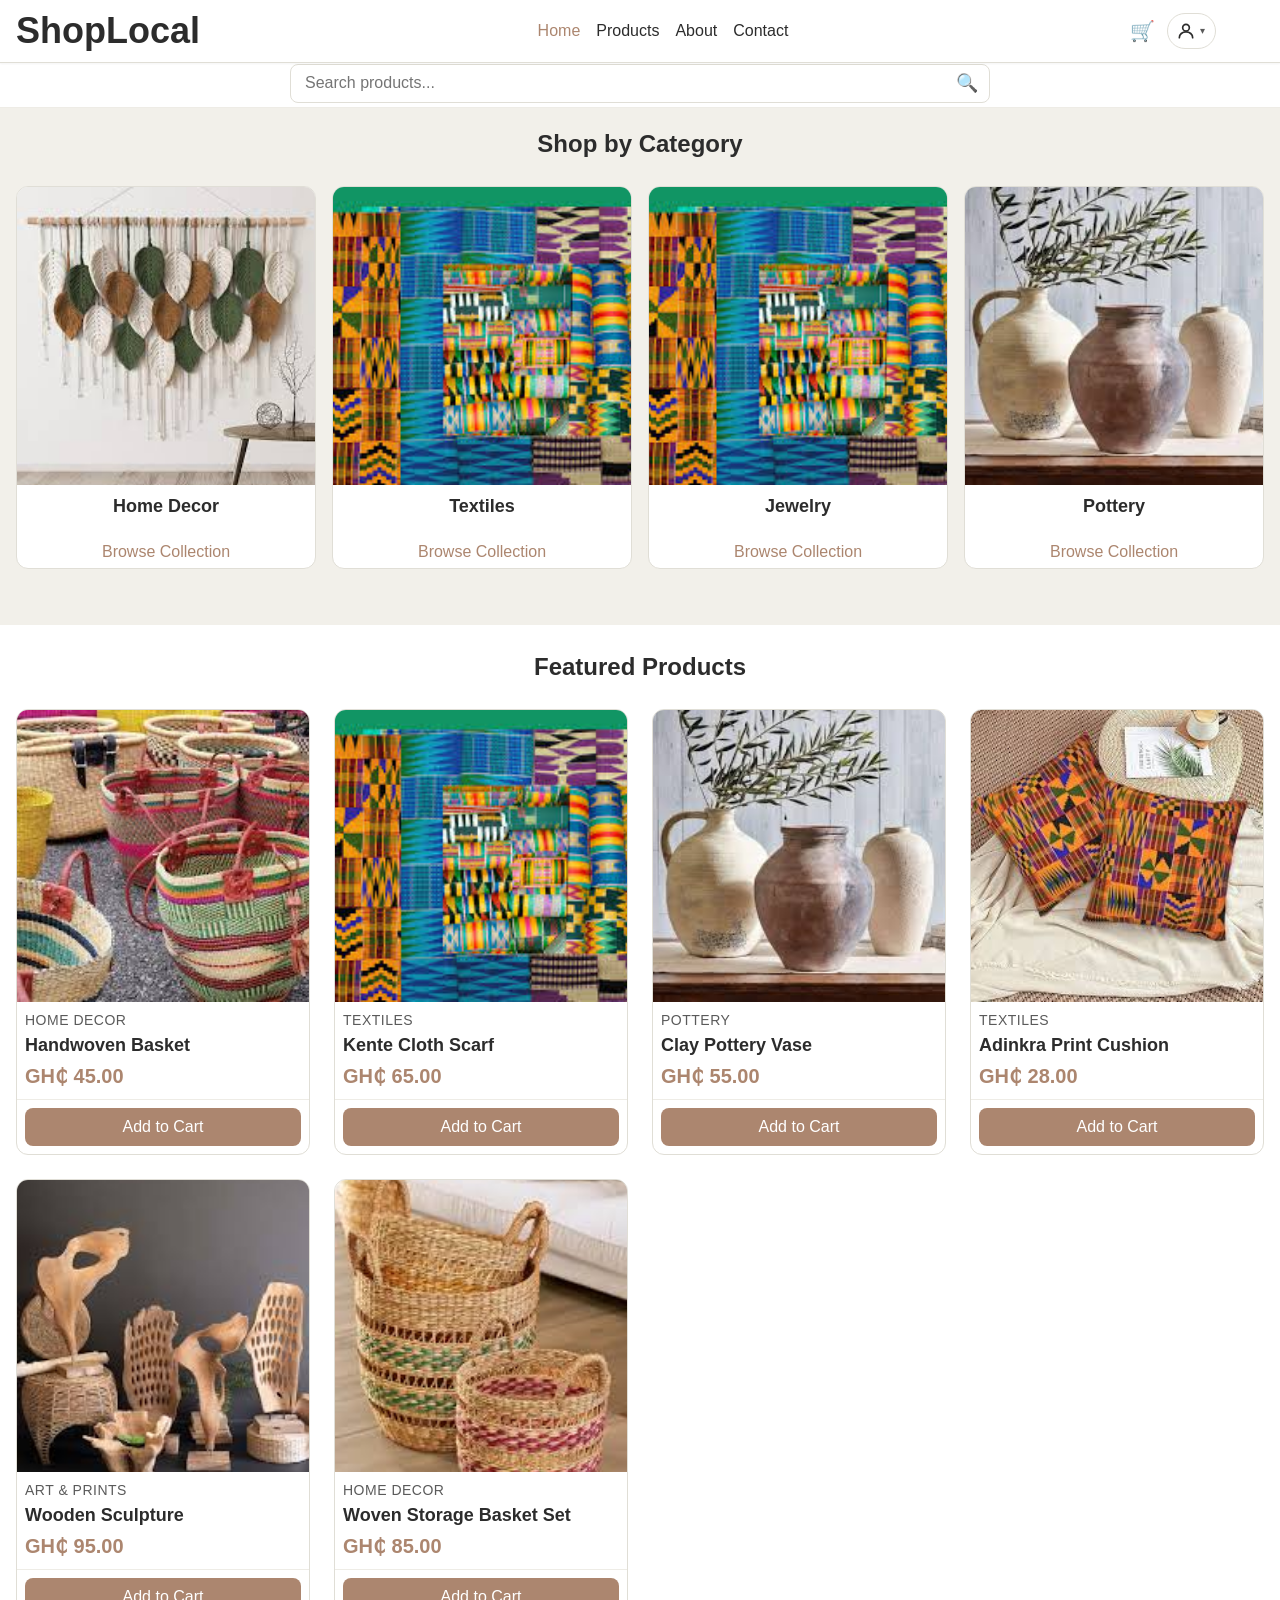
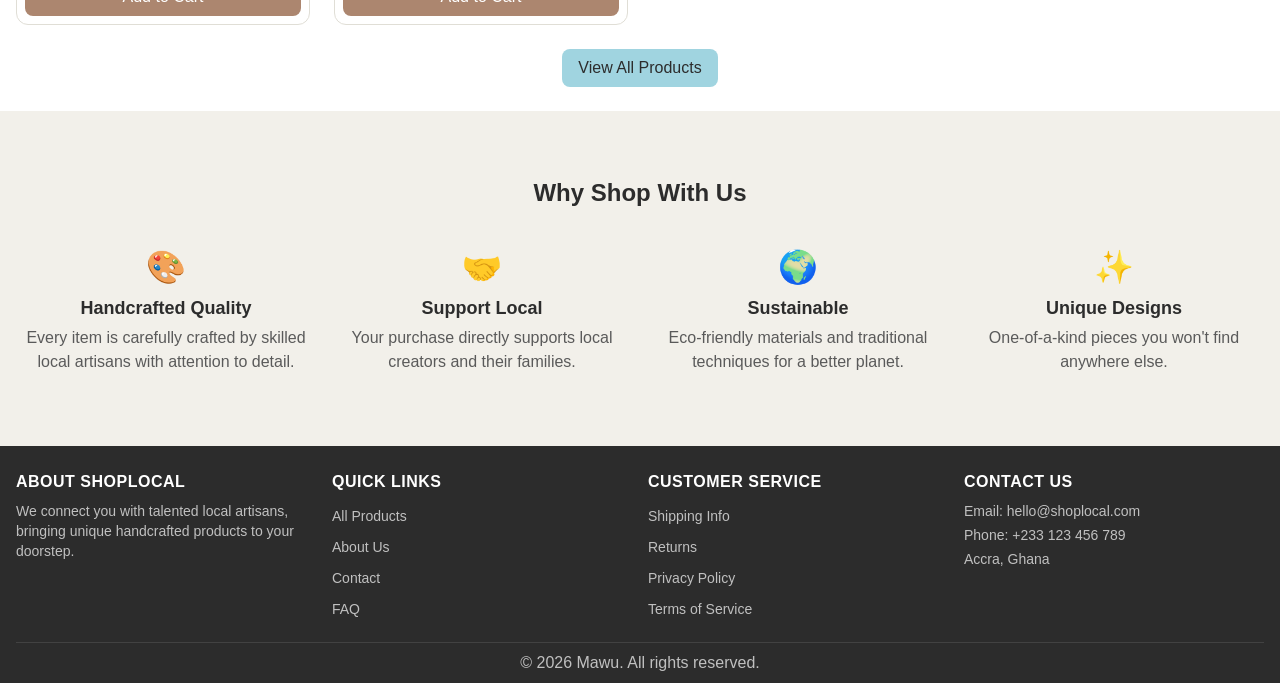
==== commit 6584d095: "hamburger icon fix on breakpoints" ====
--- a/index.html
+++ b/index.html
@@ -53,7 +53,7 @@
                     </div>
                     <!-- Mobile Menu Toggle (must be last for correct tab/flex order) -->
                     <button class="mobile-menu-toggle" aria-label="Toggle navigation menu" aria-expanded="false">
-                        <span class="hamburger-icon"></span>
+                        <span class="hamburger-icon"><span class="bar"></span></span>
                     </button>
                 </div>
             </div>
--- a/css/components.css
+++ b/css/components.css
@@ -457,18 +457,25 @@
 
 .mobile-menu-toggle {
     display: flex;
-    flex-direction: column;
+    align-items: center;
     justify-content: center;
-    width: 32px;  /* Reduced from 40px */
-    height: 32px;
-    padding: var(--space-xs);
+    width: 36px;
+    height: 36px;
+    padding: 0;
+    overflow: visible;
+    flex-shrink: 0;
 }
 
 .hamburger-icon {
-    width: 20px;  /* Reduced from 24px */
-    height: 2px;
-    background-color: var(--color-text-primary);
+    display: block;
     position: relative;
+    width: 20px;
+    height: 14px;
+}
+
+.hamburger-icon::before,
+.hamburger-icon,
+.hamburger-icon::after {
     transition: all var(--transition-fast);
 }
 
@@ -476,18 +483,29 @@
 .hamburger-icon::after {
     content: '';
     position: absolute;
+    left: 0;
     width: 20px;
     height: 2px;
     background-color: var(--color-text-primary);
-    transition: all var(--transition-fast);
 }
 
 .hamburger-icon::before {
-    top: -6px;
+    top: 0;
 }
 
 .hamburger-icon::after {
-    bottom: -6px;
+    bottom: 0;
+}
+
+.hamburger-icon .bar {
+    display: block;
+    position: absolute;
+    top: 50%;
+    left: 0;
+    width: 20px;
+    height: 2px;
+    background-color: var(--color-text-primary);
+    transform: translateY(-50%);
 }
 
 /* ========== AUTH LINKS ========== */
@@ -710,7 +728,9 @@
     padding: 14px 16px 12px;
     display: flex;
     flex-direction: column;
+    align-items: center;
     gap: 2px;
+    text-align: center;
 }
 
 .profile-menu-header strong {
@@ -726,6 +746,7 @@
 
 .profile-menu-guest {
     padding: 14px 16px 10px;
+    text-align: center;
 }
 
 .profile-menu-guest p {
@@ -743,6 +764,7 @@
 .profile-menu-item {
     display: flex;
     align-items: center;
+    justify-content: center;
     gap: 10px;
     width: 100%;
     padding: 10px 16px;
@@ -751,7 +773,7 @@
     background: none;
     border: none;
     cursor: pointer;
-    text-align: left;
+    text-align: center;
     text-decoration: none;
     transition: background var(--transition-fast);
 }
@@ -762,8 +784,6 @@
 
 .profile-menu-item span:first-child {
     font-size: 1rem;
-    width: 20px;
-    text-align: center;
     flex-shrink: 0;
 }
 
@@ -783,8 +803,6 @@
 .profile-menu-logout:hover {
     background: rgba(214, 118, 118, 0.08);
 }
-
-/* ========== HAMBURGER FAR RIGHT ========== */
 
 /* Ensure hamburger is always last in flex order */
 .mobile-menu-toggle {
--- a/css/main.css
+++ b/css/main.css
@@ -45,12 +45,19 @@
     .hero h2 {
         font-size: var(--font-size-3xl);
     }
+
+    .hamburger-icon{
+        display: none;
+        pointer-events: none;
+    }
+    
 }
 
 @media (min-width: 768px) and (max-width: 1023px) {
     .filters-sidebar {
         display: none;
     }
+
 }
 
 .categories {
@@ -88,6 +95,12 @@
     .features h2 { margin-bottom: var(--space-lg); }
 }
 
+@media (max-width:400px){
+    .hamburger-icon{
+        display: none;
+        pointer-events: none;
+    }
+}
 /* ========== PRODUCTS PAGE STYLES ========== */
 
 .products-page {
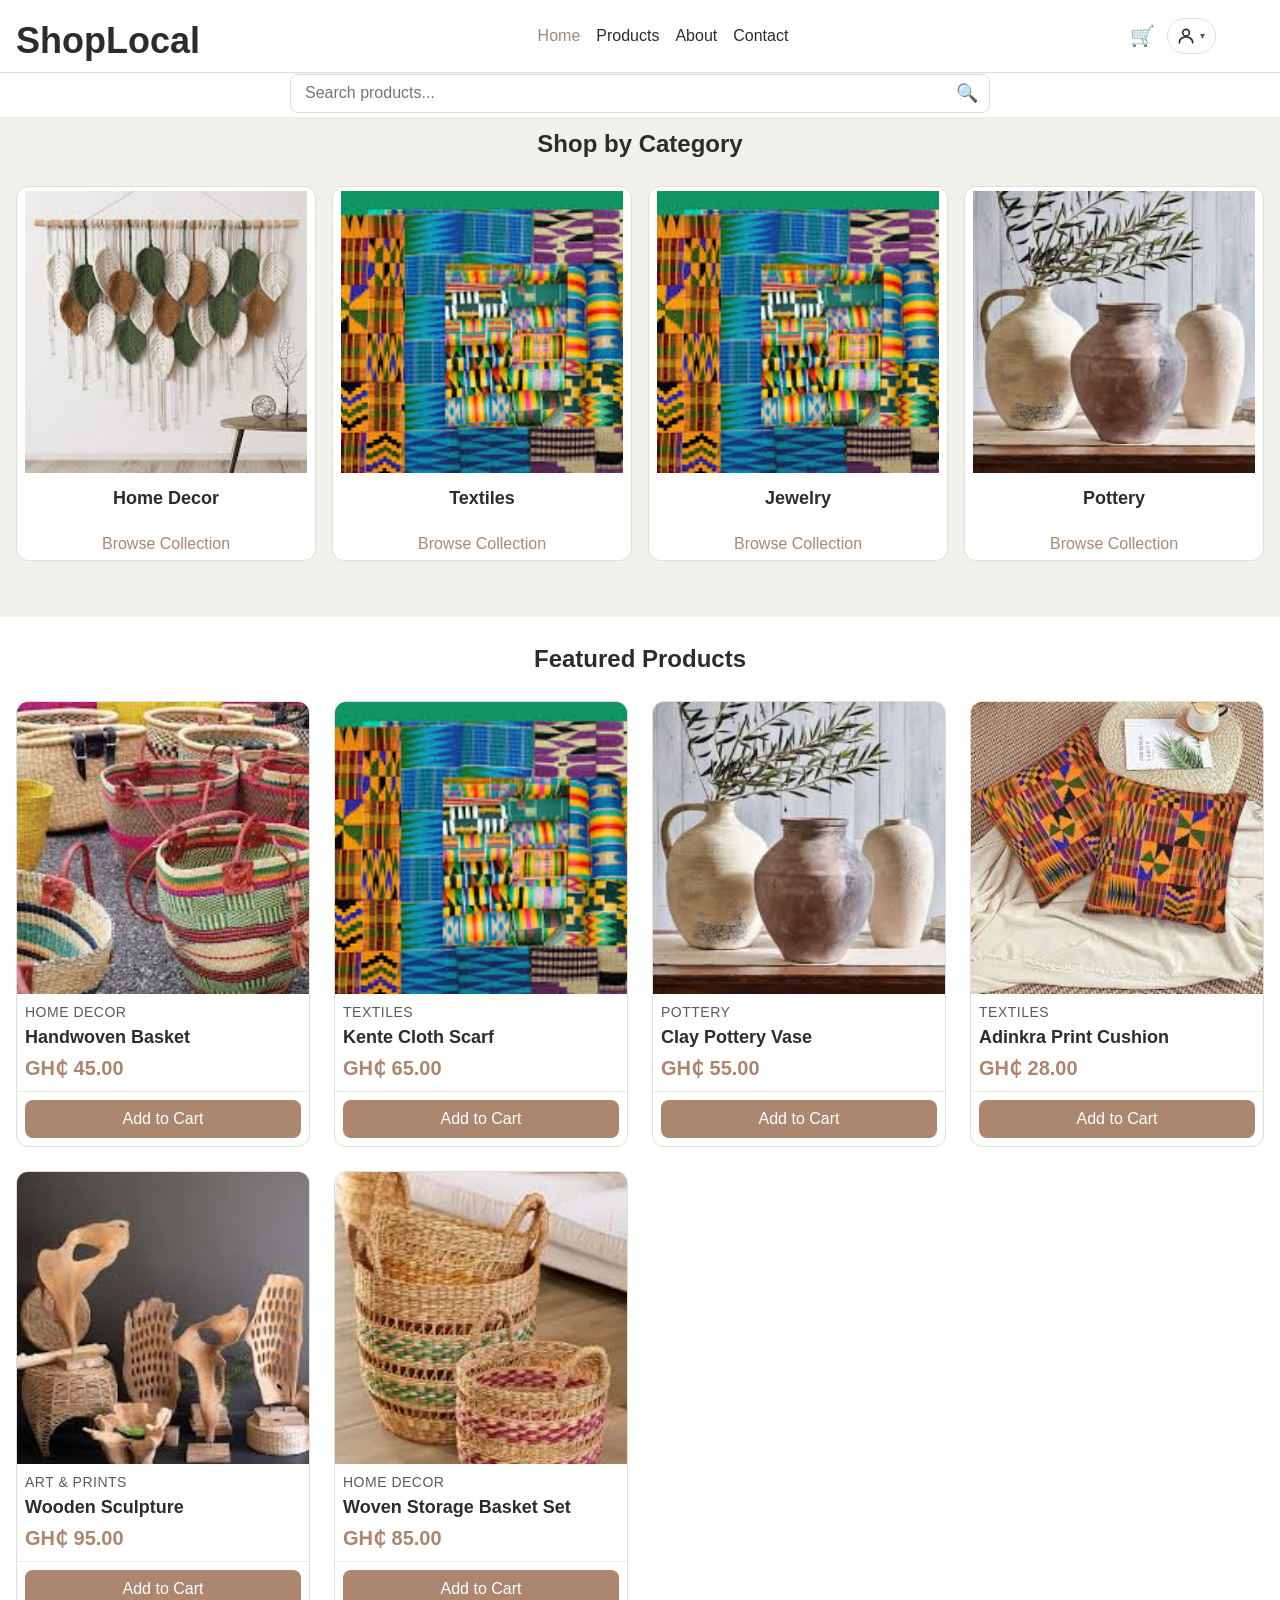
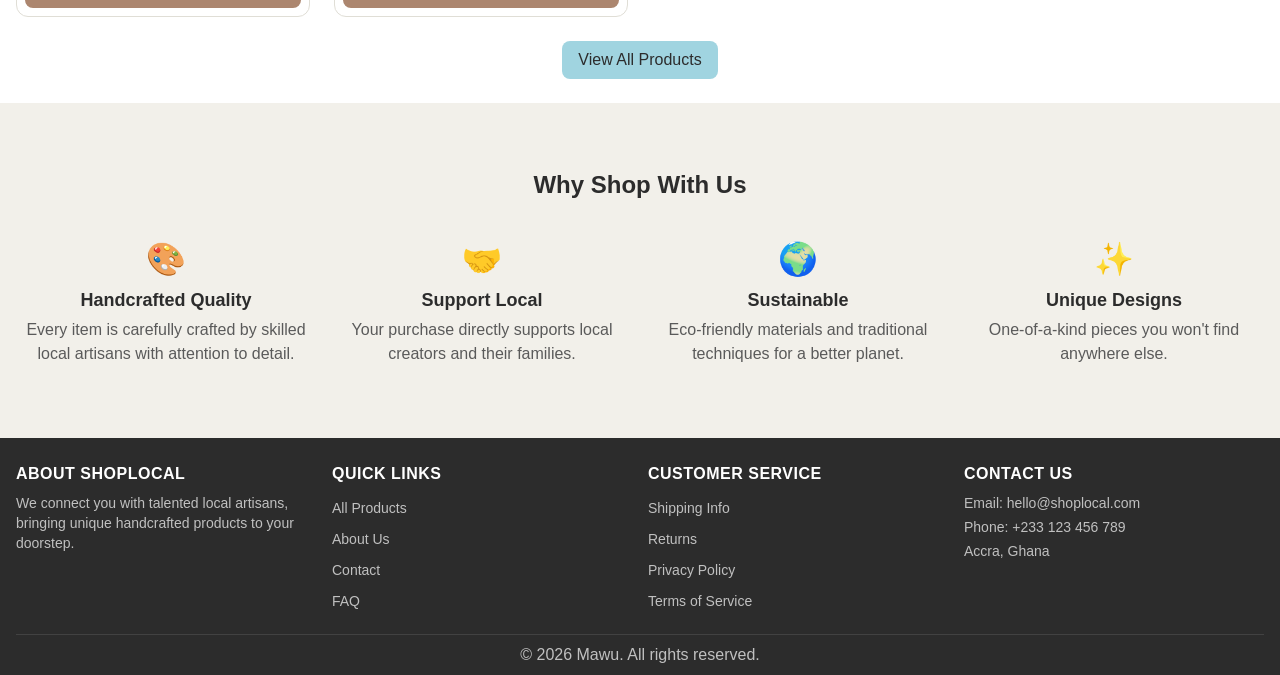
==== commit 7772eb42: "fixes" ====
--- a/index.html
+++ b/index.html
@@ -80,33 +80,41 @@
                 <h2 id="categories-heading">Shop by Category</h2>
                 <div class="category-grid">
                     <article class="category-card">
+                        <a href="products.html?category=home-decor" class="category-link">
                         <div class="category-image">
                             <img src="images/wallhanging.jfif" alt="Home Decor category">
                         </div>
+                        </a>
                         <h3>Home Decor</h3>
                         <a href="products.html?category=home-decor" class="category-link">Browse Collection</a>
                     </article>
 
                     <article class="category-card">
+                        <a href="products.html?category=textiles" class="category-link">
                         <div class="category-image">
                             <img src="images/kentecloth.jfif" alt="Textiles category">
                         </div>
+                        </a>
                         <h3>Textiles</h3>
                         <a href="products.html?category=textiles" class="category-link">Browse Collection</a>
                     </article>
 
                     <article class="category-card">
+                        <a href="products.html?category=jewelry" class="category-link">
                         <div class="category-image">
                             <img src="images/kentecloth.jfif" alt="Jewelry category">
                         </div>
+                    </a>
                         <h3>Jewelry</h3>
                         <a href="products.html?category=jewelry" class="category-link">Browse Collection</a>
                     </article>
 
                     <article class="category-card">
+                        <a href="products.html?category=pottery" class="category-link">
                         <div class="category-image">
                             <img src="images/claypot.jfif" alt="Pottery category">
                         </div>
+                        </a>
                         <h3>Pottery</h3>
                         <a href="products.html?category=pottery" class="category-link">Browse Collection</a>
                     </article>
--- a/css/components.css
+++ b/css/components.css
@@ -508,6 +508,10 @@
     transform: translateY(-50%);
 }
 
+.header-search-bar{
+    margin-top: 10px;
+}
+
 /* ========== AUTH LINKS ========== */
 
 .auth-links {
--- a/css/main.css
+++ b/css/main.css
@@ -10,6 +10,13 @@
     border-radius: var(--radius-xl);
     margin: var(--space-md) auto;
     max-width: var(--container-xl);
+}
+
+.main-nav{
+   align-items: center;
+    justify-content: center;
+    padding: var(--space-md) var(--space-lg);
+    background-color: var(--color-surface);
 }
 
 @media (min-width: 640px) {
@@ -669,10 +676,8 @@
         display: none;
     }
 }
-    height: 80px;
-    object-fit: cover;
-    border-radius: var(--radius-sm);
-}
+
+
 
 
 
